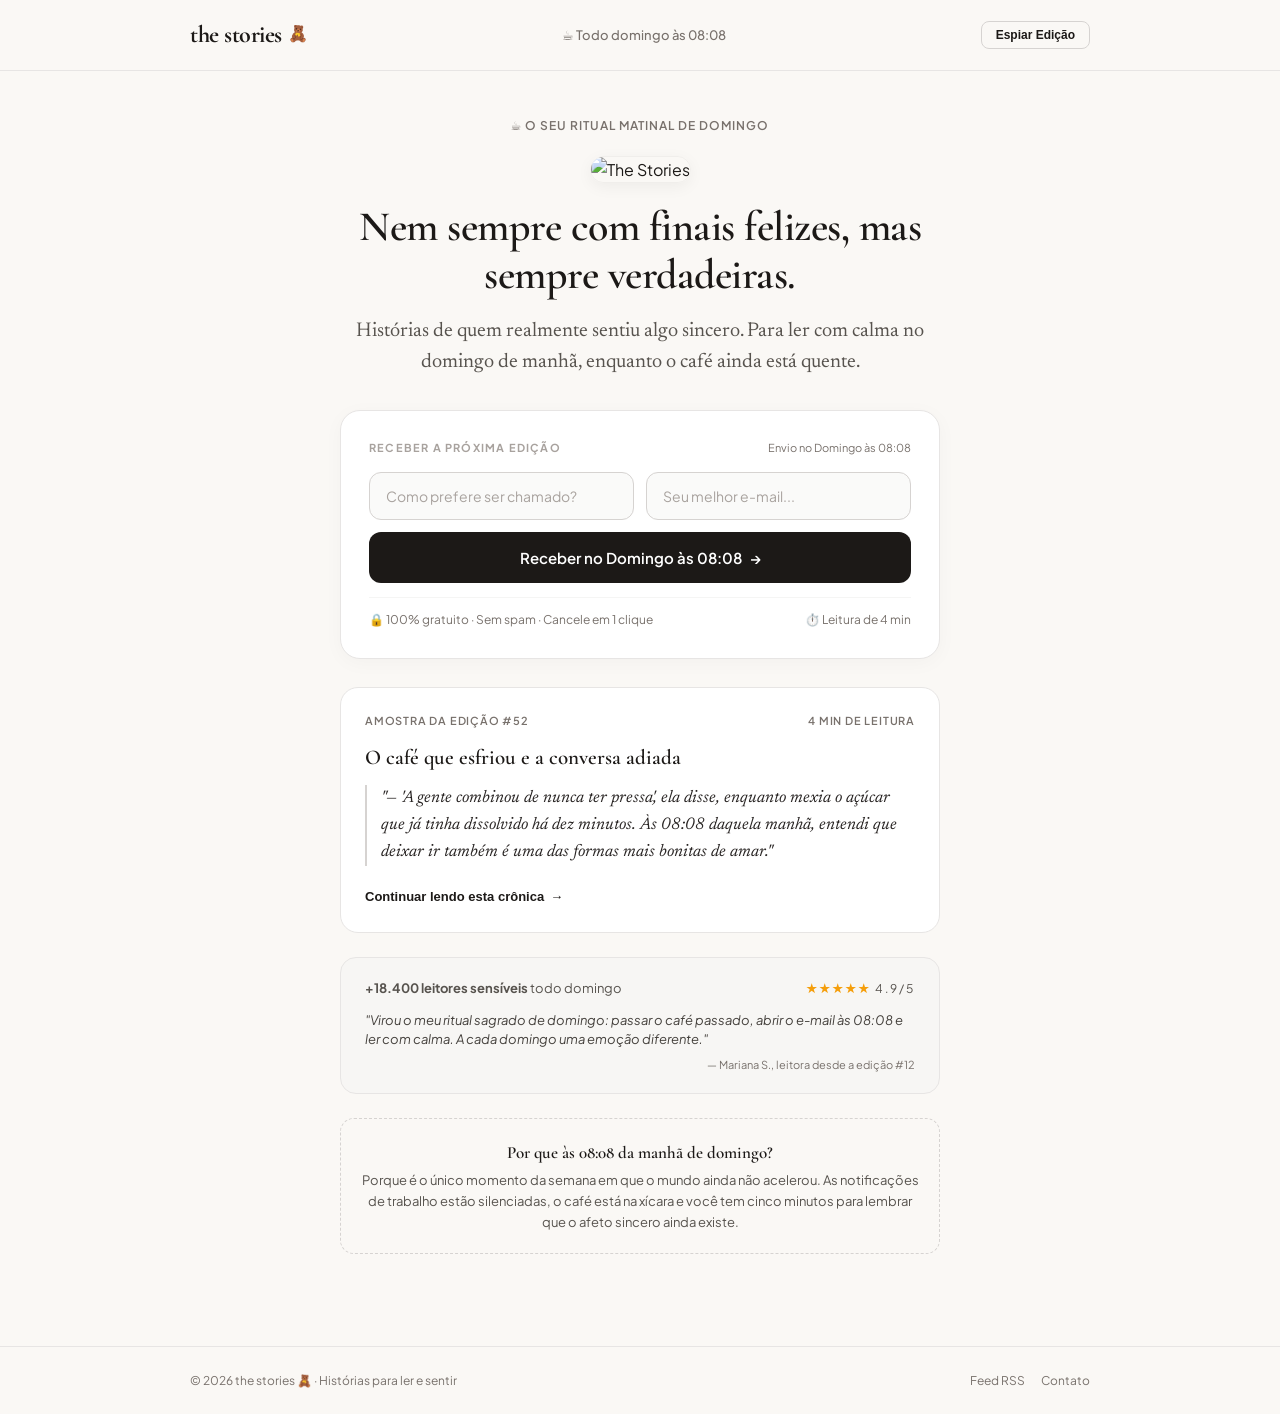
==== public/index.html @ 50bf584e "feat(seo): update metadata and optimize export logic Refine SEO tags, social media meta properties, " ====
<!DOCTYPE html>
<html lang="pt-BR">
<head>
  <meta charset="UTF-8">
  <meta name="viewport" content="width=device-width, initial-scale=1.0">

  <!-- SEO Primário -->
  <title>The Stories: Histórias Verdadeiras para Ler e Sentir</title>
  <meta name="title" content="The Stories: Histórias Verdadeiras para Ler e Sentir">
  <meta name="description" content="Histórias reais de amor, desencontros e recomeços para o seu domingo de manhã. Assine gratuitamente e receba doses de sentimento direto na sua caixa de entrada às 08:08.">
  <meta name="robots" content="index, follow">
  <link rel="canonical" href="https://www.thestories.cc/">
  <meta name="language" content="Portuguese">

  <!-- Open Graph / WhatsApp / Facebook / LinkedIn -->
  <meta property="og:type" content="website">
  <meta property="og:url" content="https://www.thestories.cc/">
  <meta property="og:title" content="The Stories: Histórias Verdadeiras para Ler e Sentir">
  <meta property="og:description" content="Histórias reais, cultura e afeto para o seu domingo de manhã. Assine gratuitamente e receba às 08:08 na sua caixa de entrada!">
  <meta property="og:image" content="https://www.thestories.cc/img/social.jpg?v=260623">
  <meta property="og:site_name" content="The Stories">
  <meta property="og:locale" content="pt_BR">

  <!-- Twitter / X -->
  <meta name="twitter:card" content="summary_large_image">
  <meta name="twitter:url" content="https://www.thestories.cc/">
  <meta name="twitter:title" content="The Stories: Histórias Verdadeiras para Ler e Sentir">
  <meta name="twitter:description" content="Histórias reais de amor e recomeços entregues todo domingo às 08:08.">
  <meta name="twitter:image" content="https://www.thestories.cc/img/social.jpg?v=260623">

  <!-- Favicon e RSS -->
  <link rel="icon" type="image/vnd.microsoft.icon" href="https://fonts.gstatic.com/s/e/notoemoji/17.0/1f9f8/32.png"/>
  <link rel="service.post" type="application/atom+xml" title="The Stories - Atom" href="https://feeds.feedburner.com/thestoriescc" />

  <!-- Tipografia Editorial Google Fonts -->
  <link rel="preconnect" href="https://fonts.googleapis.com">
  <link rel="preconnect" href="https://fonts.gstatic.com" crossorigin>
  <link href="https://fonts.googleapis.com/css2?family=Cormorant+Garamond:ital,wght@0,500;0,600;0,700;1,400;1,600&family=Newsreader:ital,opsz,wght@0,6..72,400;0,6..72,500;1,6..72,400&family=Plus+Jakarta+Sans:wght@400;500;600;700&display=swap" rel="stylesheet">

  <!-- Google Tag Manager (Seu ID Original) -->
  <script async src="https://www.googletagmanager.com/gtag/js?id=G-TZBPFV014K"></script>
  <script>
    window.dataLayer = window.dataLayer || [];
    function gtag(){dataLayer.push(arguments);}
    gtag('js', new Date());
    gtag('config', 'G-TZBPFV014K', { 'cookie_domain': 'auto' });
  </script>

  <style>
    :root {
      --bg-color: #FAF8F5;
      --card-bg: #FFFFFF;
      --text-main: #1C1917;
      --text-muted: #57534E;
      --text-subtle: #78716C;
      --border-color: #E7E5E4;
      --border-focus: #1C1917;
      --btn-bg: #1C1917;
      --btn-hover: #292524;
      --btn-text: #FFFFFF;
      --max-width: 640px;
    }

    * {
      margin: 0;
      padding: 0;
      box-sizing: border-box;
    }

    body {
      font-family: 'Plus Jakarta Sans', system-ui, -apple-system, sans-serif;
      background-color: var(--bg-color);
      color: var(--text-main);
      line-height: 1.6;
      min-height: 100vh;
      display: flex;
      flex-direction: column;
      justify-content: space-between;
      -webkit-font-smoothing: antialiased;
      position: relative;
    }

    header {
      width: 100%;
      border-bottom: 1px solid var(--border-color);
      padding: 16px 24px;
      background: rgba(250, 248, 245, 0.95);
      backdrop-filter: blur(8px);
      position: sticky;
      top: 0;
      z-index: 20;
    }

    .header-container {
      max-width: 900px;
      margin: 0 auto;
      display: flex;
      align-items: center;
      justify-content: space-between;
    }

    .brand-logo-text {
      font-family: 'Cormorant Garamond', Georgia, serif;
      font-size: 24px;
      font-weight: 700;
      color: var(--text-main);
      text-decoration: none;
      letter-spacing: -0.5px;
      display: flex;
      align-items: center;
      gap: 6px;
    }

    .header-badge {
      font-size: 13px;
      color: var(--text-subtle);
      font-weight: 500;
      display: flex;
      align-items: center;
      gap: 6px;
    }

    .header-cta-btn {
      font-size: 12px;
      font-weight: 600;
      background: transparent;
      color: var(--text-main);
      border: 1px solid #D6D3D1;
      padding: 6px 14px;
      border-radius: 8px;
      cursor: pointer;
      transition: all 0.2s;
    }

    .header-cta-btn:hover {
      background: #F5F5F4;
    }

    main {
      max-width: var(--max-width);
      width: 100%;
      margin: 0 auto;
      padding: 40px 20px 60px 20px;
      text-align: center;
    }

    .kicker {
      display: inline-flex;
      align-items: center;
      gap: 6px;
      font-size: 12px;
      font-weight: 600;
      text-transform: uppercase;
      letter-spacing: 1px;
      color: var(--text-subtle);
      margin-bottom: 20px;
    }

    .logo {
      width: 84px;
      height: 84px;
      object-fit: contain;
      border-radius: 18px;
      margin-bottom: 20px;
      box-shadow: 0 4px 16px rgba(0, 0, 0, 0.05);
      border: 1px solid rgba(0, 0, 0, 0.04);
    }

    h1 {
      font-family: 'Cormorant Garamond', Georgia, serif;
      font-size: 42px;
      font-weight: 600;
      line-height: 1.15;
      letter-spacing: -0.5px;
      margin-bottom: 16px;
      color: var(--text-main);
    }

    .description {
      font-family: 'Newsreader', Georgia, serif;
      font-size: 20px;
      color: var(--text-muted);
      line-height: 1.55;
      margin-bottom: 32px;
      max-width: 580px;
      margin-left: auto;
      margin-right: auto;
    }

    .form-card {
      background: var(--card-bg);
      border: 1px solid var(--border-color);
      border-radius: 20px;
      padding: 28px;
      box-shadow: 0 4px 20px rgba(0, 0, 0, 0.03);
      margin-bottom: 28px;
      text-align: left;
    }

    .form-header {
      display: flex;
      justify-content: space-between;
      align-items: center;
      margin-bottom: 16px;
    }

    .form-title {
      font-size: 11px;
      font-weight: 700;
      text-transform: uppercase;
      letter-spacing: 1.2px;
      color: #A8A29E;
    }

    .form-schedule-tag {
      font-size: 11px;
      color: #78716C;
    }

    .subscribe-form {
      display: flex;
      flex-direction: column;
      gap: 12px;
    }

    .input-grid {
      display: grid;
      grid-template-columns: 1fr 1fr;
      gap: 12px;
    }

    input[type="text"],
    input[type="email"] {
      width: 100%;
      padding: 14px 16px;
      font-size: 14px;
      font-family: inherit;
      border: 1px solid #D6D3D1;
      border-radius: 12px;
      outline: none;
      background: #FAFAF9;
      color: var(--text-main);
      transition: border-color 0.2s, box-shadow 0.2s, background-color 0.2s;
    }

    input[type="text"]:focus,
    input[type="email"]:focus {
      border-color: var(--border-focus);
      background: #FFFFFF;
      box-shadow: 0 0 0 3px rgba(28, 25, 23, 0.08);
    }

    input::placeholder {
      color: #A8A29E;
    }

    button[type="submit"] {
      padding: 16px 24px;
      font-size: 15px;
      font-family: inherit;
      font-weight: 600;
      color: var(--btn-text);
      background: var(--btn-bg);
      border: none;
      border-radius: 12px;
      cursor: pointer;
      transition: transform 0.15s, background-color 0.2s, box-shadow 0.2s;
      width: 100%;
      display: flex;
      align-items: center;
      justify-content: center;
      gap: 8px;
    }

    button[type="submit"]:hover {
      background: var(--btn-hover);
      box-shadow: 0 4px 12px rgba(0, 0, 0, 0.12);
      transform: translateY(-1px);
    }

    .trust-guarantee {
      margin-top: 14px;
      padding-top: 12px;
      border-top: 1px solid #F5F5F4;
      display: flex;
      align-items: center;
      justify-content: space-between;
      font-size: 12px;
      color: var(--text-subtle);
    }

    .teaser-card {
      background: #FFFFFF;
      border: 1px solid var(--border-color);
      border-radius: 18px;
      padding: 24px;
      margin-bottom: 24px;
      text-align: left;
    }

    .teaser-top {
      display: flex;
      justify-content: space-between;
      align-items: center;
      margin-bottom: 12px;
      font-size: 11px;
      font-weight: 600;
      color: #78716C;
      text-transform: uppercase;
      letter-spacing: 0.8px;
    }

    .teaser-title {
      font-family: 'Cormorant Garamond', Georgia, serif;
      font-size: 21px;
      font-weight: 600;
      color: var(--text-main);
      margin-bottom: 10px;
    }

    .teaser-quote {
      font-family: 'Newsreader', Georgia, serif;
      font-style: italic;
      font-size: 17px;
      line-height: 1.6;
      border-left: 2px solid #D6D3D1;
      padding-left: 14px;
      color: #292524;
      margin-bottom: 16px;
    }

    .teaser-read-btn {
      display: inline-flex;
      align-items: center;
      gap: 6px;
      font-size: 13px;
      font-weight: 600;
      color: var(--text-main);
      text-decoration: none;
      background: none;
      border: none;
      cursor: pointer;
      padding: 0;
    }

    .teaser-read-btn:hover {
      text-decoration: underline;
      text-underline-offset: 4px;
    }

    .social-proof-box {
      border: 1px solid var(--border-color);
      border-radius: 16px;
      padding: 20px 24px;
      background: rgba(245, 245, 244, 0.5);
      margin-bottom: 24px;
      text-align: left;
    }

    .social-proof-header {
      display: flex;
      align-items: center;
      justify-content: space-between;
      font-size: 13px;
      color: var(--text-muted);
      margin-bottom: 12px;
      flex-wrap: wrap;
      gap: 8px;
    }

    .stars {
      color: #F59E0B;
      letter-spacing: 2px;
    }

    .testimonial-text {
      font-size: 13px;
      font-style: italic;
      color: #44403C;
      line-height: 1.5;
    }

    .testimonial-author {
      font-size: 11px;
      color: #78716C;
      margin-top: 6px;
      text-align: right;
    }

    .ritual-section {
      padding: 20px;
      border-radius: 14px;
      border: 1px dashed #D6D3D1;
      font-size: 13px;
      color: var(--text-muted);
      line-height: 1.6;
      margin-bottom: 32px;
    }

    .ritual-section strong {
      color: var(--text-main);
      display: block;
      margin-bottom: 4px;
      font-family: 'Cormorant Garamond', Georgia, serif;
      font-size: 17px;
      font-weight: 600;
    }

    footer {
      border-top: 1px solid var(--border-color);
      padding: 24px;
      font-size: 12px;
      color: var(--text-subtle);
      text-align: center;
    }

    .footer-content {
      max-width: 900px;
      margin: 0 auto;
      display: flex;
      align-items: center;
      justify-content: space-between;
      flex-wrap: wrap;
      gap: 12px;
    }

    .footer-links a {
      color: var(--text-subtle);
      text-decoration: none;
      margin-left: 14px;
    }

    .footer-links a:hover {
      text-decoration: underline;
    }

    .modal-backdrop {
      display: none;
      position: fixed;
      top: 0;
      left: 0;
      width: 100%;
      height: 100%;
      background: rgba(0, 0, 0, 0.6);
      backdrop-filter: blur(4px);
      z-index: 100;
      align-items: center;
      justify-content: center;
      padding: 16px;
    }

    .modal-backdrop.active {
      display: flex;
    }

    .modal-card {
      background: #FAF8F5;
      max-width: 620px;
      width: 100%;
      max-height: 85vh;
      overflow-y: auto;
      border-radius: 20px;
      padding: 32px;
      box-shadow: 0 10px 30px rgba(0, 0, 0, 0.2);
      border: 1px solid #E7E5E4;
      text-align: left;
      position: relative;
    }

    .modal-close-btn {
      position: absolute;
      top: 20px;
      right: 20px;
      background: none;
      border: none;
      font-size: 22px;
      color: #78716C;
      cursor: pointer;
      line-height: 1;
      padding: 4px 8px;
      border-radius: 6px;
    }

    .modal-close-btn:hover {
      background: #E7E5E4;
      color: #1C1917;
    }

    .modal-meta {
      font-size: 11px;
      font-weight: 600;
      text-transform: uppercase;
      letter-spacing: 1px;
      color: #78716C;
      margin-bottom: 8px;
    }

    .modal-title {
      font-family: 'Cormorant Garamond', Georgia, serif;
      font-size: 28px;
      line-height: 1.25;
      margin-bottom: 16px;
    }

    .modal-body {
      font-family: 'Newsreader', Georgia, serif;
      font-size: 18px;
      line-height: 1.7;
      color: #292524;
    }

    .modal-body p {
      margin-bottom: 16px;
    }

    .modal-cta-box {
      margin-top: 24px;
      padding: 20px;
      background: #FFFFFF;
      border-radius: 14px;
      border: 1px solid #E7E5E4;
      text-align: center;
    }

    .modal-cta-box h3 {
      font-family: 'Cormorant Garamond', Georgia, serif;
      font-size: 20px;
      margin-bottom: 6px;
    }

    .modal-cta-box p {
      font-size: 13px;
      color: var(--text-muted);
      margin-bottom: 12px;
    }

    .modal-cta-box button {
      background: var(--btn-bg);
      color: #FFFFFF;
      border: none;
      padding: 12px 20px;
      border-radius: 10px;
      font-size: 13px;
      font-weight: 600;
      cursor: pointer;
    }

    @media (max-width: 640px) {
      h1 { font-size: 32px; }
      .description { font-size: 17px; }
      .input-grid { grid-template-columns: 1fr; }
      .form-card { padding: 20px; }
      .header-badge { display: none; }
      .footer-content { flex-direction: column; text-align: center; }
      .modal-card { padding: 24px; }
    }
  </style>
</head>
<body>

  <header>
    <div class="header-container">
      <a href="/" class="brand-logo-text">
        <span>the stories</span>
        <span style="font-size: 16px;">🧸</span>
      </a>

      <div class="header-badge">
        <span>☕ Todo domingo às 08:08</span>
      </div>

      <button type="button" class="header-cta-btn" onclick="openStoryModal()">
        Espiar Edição
      </button>
    </div>
  </header>

  <main id="topo">
    <div class="kicker">
      <span>☕ O seu ritual matinal de domingo</span>
    </div>

    <div>
      <img src="https://i.imgur.com/owFGbM2.png" alt="The Stories" class="logo" />
    </div>

    <h1>Nem sempre com finais felizes, mas sempre verdadeiras.</h1>

    <p class="description">
      Histórias de quem realmente sentiu algo sincero. Para ler com calma no domingo de manhã, enquanto o café ainda está quente.
    </p>

    <!-- Formulário Oficial com Integração Real do app.thestories.cc -->
    <div class="form-card" id="formulario">
      <div class="form-header">
        <span class="form-title">Receber a próxima edição</span>
        <span class="form-schedule-tag">Envio no Domingo às 08:08</span>
      </div>

      <script>var submitted = false;</script>
      <iframe name="hidden_iframe" id="hidden_iframe" style="display:none;" onload="if(submitted) { window.location='https://thestories.cc/obrigado'; }"></iframe>

      <form class="subscribe-form" action="https://app.thestories.cc/subscription/form" method="POST" target="hidden_iframe" onsubmit="submitted=true;">
        <input type="hidden" name="nonce" />
        <input id="02785" type="checkbox" name="l" checked value="027850e9-f9e0-4bd9-9d7b-37b5ce9c00ac" style="display:none;" />

        <div class="input-grid">
          <input type="text" name="name" placeholder="Como prefere ser chamado?" autocomplete="given-name">
          <input type="email" name="email" placeholder="Seu melhor e-mail..." required autocomplete="email">
        </div>

        <button type="submit">
          <span>Receber no Domingo às 08:08</span>
          <span>→</span>
        </button>
      </form>

      <div class="trust-guarantee">
        <span>🔒 100% gratuito · Sem spam · Cancele em 1 clique</span>
        <span>⏱️ Leitura de 4 min</span>
      </div>
    </div>

    <div class="teaser-card">
      <div class="teaser-top">
        <span>Amostra da Edição #52</span>
        <span>4 min de leitura</span>
      </div>
      <div class="teaser-title">O café que esfriou e a conversa adiada</div>
      <div class="teaser-quote">
        "— 'A gente combinou de nunca ter pressa', ela disse, enquanto mexia o açúcar que já tinha dissolvido há dez minutos. Às 08:08 daquela manhã, entendi que deixar ir também é uma das formas mais bonitas de amar."
      </div>
      <button type="button" class="teaser-read-btn" onclick="openStoryModal()">
        <span>Continuar lendo esta crônica</span>
        <span>→</span>
      </button>
    </div>

    <div class="social-proof-box">
      <div class="social-proof-header">
        <div><strong>+18.400 leitores sensíveis</strong> todo domingo</div>
        <div class="stars">★★★★★ <span style="color:#57534E; font-size:12px;">4.9/5</span></div>
      </div>
      <div class="testimonial-text">
        "Virou o meu ritual sagrado de domingo: passar o café passado, abrir o e-mail às 08:08 e ler com calma. A cada domingo uma emoção diferente."
      </div>
      <div class="testimonial-author">— Mariana S., leitora desde a edição #12</div>
    </div>

    <div class="ritual-section">
      <strong>Por que às 08:08 da manhã de domingo?</strong>
      Porque é o único momento da semana em que o mundo ainda não acelerou. As notificações de trabalho estão silenciadas, o café está na xícara e você tem cinco minutos para lembrar que o afeto sincero ainda existe.
    </div>
  </main>

  <footer>
    <div class="footer-content">
      <div>© 2026 the stories 🧸 · Histórias para ler e sentir</div>
      <div class="footer-links">
        <a href="https://feeds.feedburner.com/thestoriescc" target="_blank" rel="noreferrer">Feed RSS</a>
        <a href="mailto:contato@thestories.cc">Contato</a>
      </div>
    </div>
  </footer>

  <div class="modal-backdrop" id="storyModal" onclick="closeStoryModal(event)">
    <div class="modal-card" onclick="event.stopPropagation()">
      <button type="button" class="modal-close-btn" onclick="closeStoryModal()" aria-label="Fechar">&times;</button>
      
      <div class="modal-meta">Edição #52 · Domingo às 08:08</div>
      <h2 class="modal-title">O café que esfriou e a conversa adiada</h2>

      <div class="modal-body">
        <p>A gente combinou de nunca ter pressa, ela disse, enquanto mexia o açúcar que já tinha dissolvido há dez minutos. A xícara de porcelana já estava morna, mas ninguém ousava interromper o silêncio que precedia a decisão.</p>
        <p>O amor adulto raramente acaba com portas batendo ou gritos no corredor. Na maioria das vezes, ele termina assim: com duas pessoas que ainda se gostam muito, sentadas frente a frente, percebendo que os futuros que desenharam já não cabem na mesma mala.</p>
        <p>Quando perguntei se doía, ela sorriu com aquele canto de boca que sempre me desarmava: "Dói, mas é uma dor limpa. Pior seria insistir até transformar afeto em rancor."</p>
        <p>Às 08:08 daquela manhã de domingo, entendi que deixar ir também é uma das formas mais bonitas e corajosas de amar.</p>
      </div>

      <div class="modal-cta-box">
        <h3>Gostou desta crônica?</h3>
        <p>Todo domingo às 08:08 uma nova história real chega ao seu e-mail.</p>
        <button type="button" onclick="closeModalAndScroll()">Quero receber no meu e-mail</button>
      </div>
    </div>
  </div>

  <script>
    function openStoryModal() {
      document.getElementById('storyModal').classList.add('active');
      document.body.style.overflow = 'hidden';
    }

    function closeStoryModal(e) {
      document.getElementById('storyModal').classList.remove('active');
      document.body.style.overflow = '';
    }

    function closeModalAndScroll() {
      closeStoryModal();
      var form = document.getElementById('formulario');
      if (form) {
        form.scrollIntoView({ behavior: 'smooth' });
        var emailInput = form.querySelector('input[type="email"]');
        if (emailInput) emailInput.focus();
      }
    }

    document.addEventListener('keydown', function(e) {
      if (e.key === 'Escape') {
        closeStoryModal();
      }
    });
  </script>
</body>
</html>
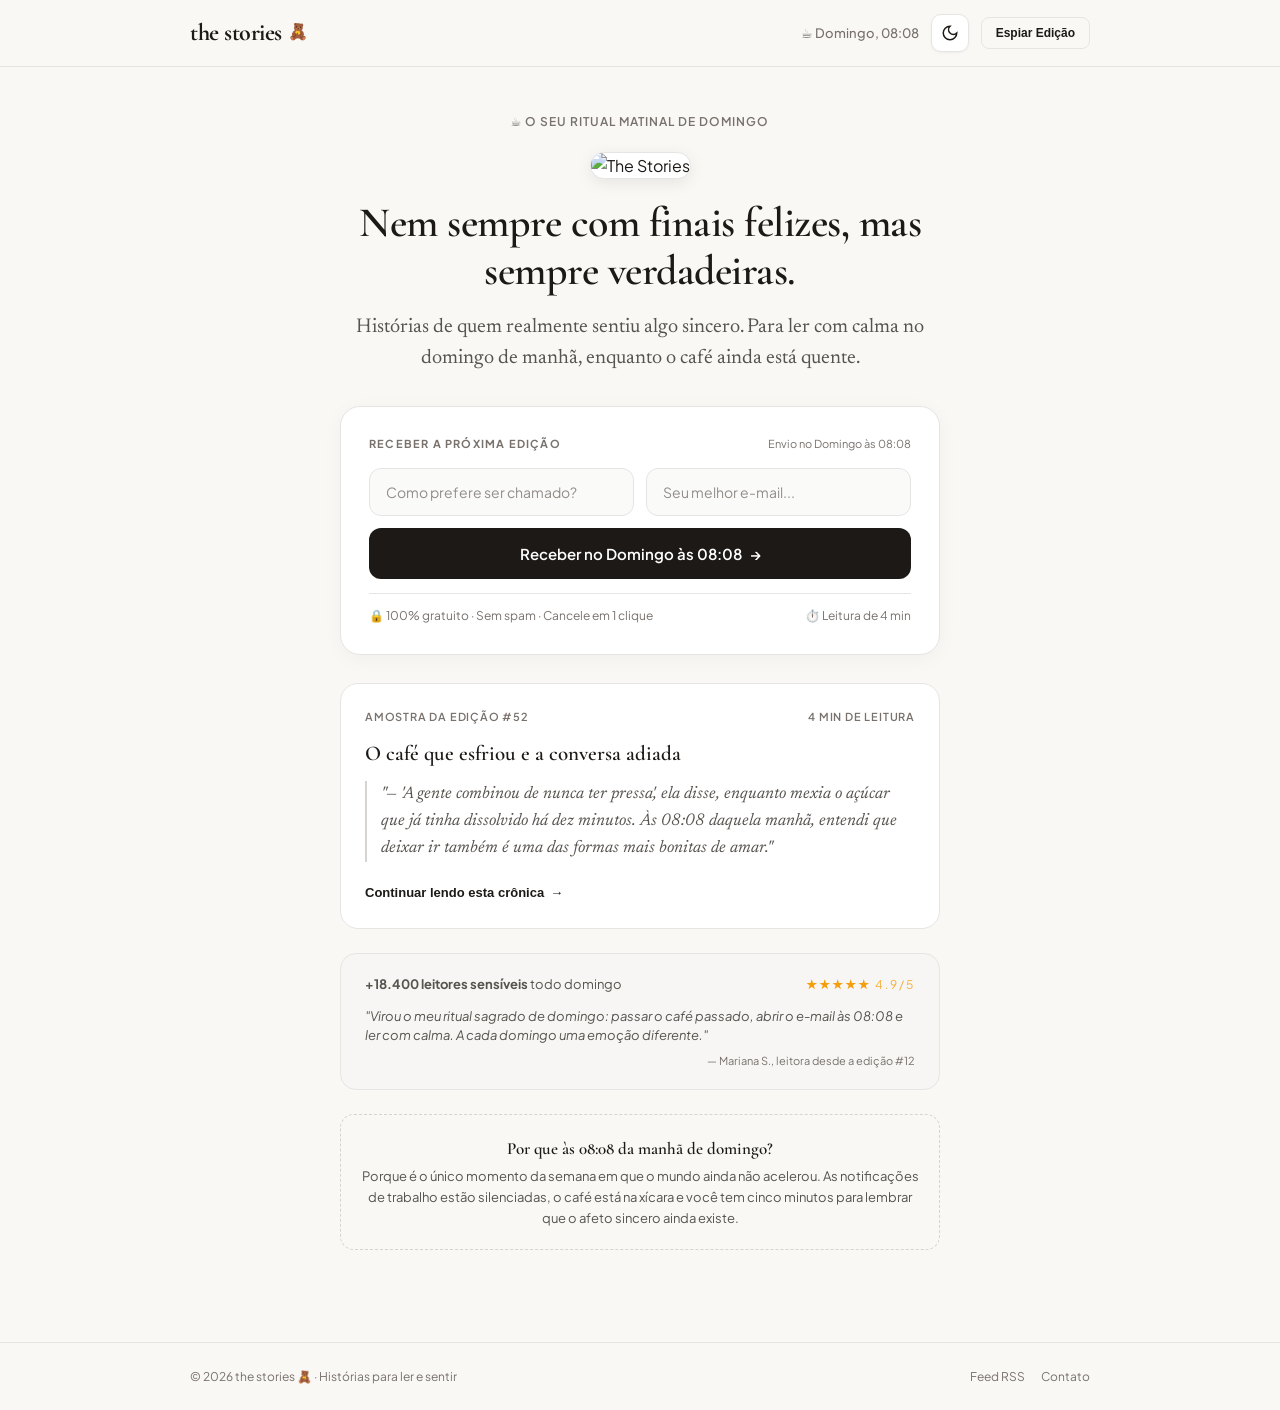
==== commit 027c7e1f: "feat(ui): add theme toggle and refine export view Implement light/dark theme switching, update CSS v" ====
--- a/public/index.html
+++ b/public/index.html
@@ -28,7 +28,7 @@
   <meta name="twitter:description" content="Histórias reais de amor e recomeços entregues todo domingo às 08:08.">
   <meta name="twitter:image" content="https://www.thestories.cc/img/social.jpg?v=260623">
 
-  <!-- Favicon e RSS -->
+  <!-- Favicon e RSS Oficial -->
   <link rel="icon" type="image/vnd.microsoft.icon" href="https://fonts.gstatic.com/s/e/notoemoji/17.0/1f9f8/32.png"/>
   <link rel="service.post" type="application/atom+xml" title="The Stories - Atom" href="https://feeds.feedburner.com/thestoriescc" />
 
@@ -37,7 +37,7 @@
   <link rel="preconnect" href="https://fonts.gstatic.com" crossorigin>
   <link href="https://fonts.googleapis.com/css2?family=Cormorant+Garamond:ital,wght@0,500;0,600;0,700;1,400;1,600&family=Newsreader:ital,opsz,wght@0,6..72,400;0,6..72,500;1,6..72,400&family=Plus+Jakarta+Sans:wght@400;500;600;700&display=swap" rel="stylesheet">
 
-  <!-- Google Tag Manager (Seu ID Original) -->
+  <!-- Google Tag Manager (Seu ID de Produção) -->
   <script async src="https://www.googletagmanager.com/gtag/js?id=G-TZBPFV014K"></script>
   <script>
     window.dataLayer = window.dataLayer || [];
@@ -55,16 +55,46 @@
       --text-subtle: #78716C;
       --border-color: #E7E5E4;
       --border-focus: #1C1917;
+      --input-bg: #FAFAF9;
       --btn-bg: #1C1917;
       --btn-hover: #292524;
       --btn-text: #FFFFFF;
+      --header-bg: rgba(250, 248, 245, 0.95);
+      --box-highlight: rgba(245, 245, 244, 0.6);
+      --border-dashed: #D6D3D1;
+      --quote-border: #D6D3D1;
+      --modal-bg: #FAF8F5;
+      --modal-card-bg: #FFFFFF;
+      --shadow-soft: 0 4px 20px rgba(0, 0, 0, 0.04);
       --max-width: 640px;
+    }
+
+    [data-theme="dark"] {
+      --bg-color: #121110;
+      --card-bg: #1A1918;
+      --text-main: #F5F5F4;
+      --text-muted: #A8A29E;
+      --text-subtle: #78716C;
+      --border-color: #2E2C29;
+      --border-focus: #F5F5F4;
+      --input-bg: #22201E;
+      --btn-bg: #F5F5F4;
+      --btn-hover: #FFFFFF;
+      --btn-text: #121110;
+      --header-bg: rgba(18, 17, 16, 0.95);
+      --box-highlight: rgba(30, 28, 26, 0.7);
+      --border-dashed: #3E3B37;
+      --quote-border: #44403C;
+      --modal-bg: #1A1918;
+      --modal-card-bg: #22201E;
+      --shadow-soft: 0 4px 25px rgba(0, 0, 0, 0.4);
     }
 
     * {
       margin: 0;
       padding: 0;
       box-sizing: border-box;
+      transition: background-color 0.25s ease, border-color 0.25s ease, color 0.25s ease;
     }
 
     body {
@@ -83,12 +113,12 @@
     header {
       width: 100%;
       border-bottom: 1px solid var(--border-color);
-      padding: 16px 24px;
-      background: rgba(250, 248, 245, 0.95);
+      padding: 14px 24px;
+      background: var(--header-bg);
       backdrop-filter: blur(8px);
       position: sticky;
       top: 0;
-      z-index: 20;
+      z-index: 30;
     }
 
     .header-container {
@@ -111,6 +141,12 @@
       gap: 6px;
     }
 
+    .header-right {
+      display: flex;
+      align-items: center;
+      gap: 12px;
+    }
+
     .header-badge {
       font-size: 13px;
       color: var(--text-subtle);
@@ -120,20 +156,54 @@
       gap: 6px;
     }
 
+    .theme-toggle-btn {
+      background: var(--card-bg);
+      color: var(--text-main);
+      border: 1px solid var(--border-color);
+      width: 38px;
+      height: 38px;
+      border-radius: 10px;
+      display: flex;
+      align-items: center;
+      justify-content: center;
+      cursor: pointer;
+      padding: 0;
+      box-shadow: 0 1px 3px rgba(0, 0, 0, 0.05);
+    }
+
+    .theme-toggle-btn:hover {
+      border-color: var(--border-focus);
+      transform: scale(1.03);
+    }
+
+    .theme-toggle-btn svg {
+      width: 18px;
+      height: 18px;
+      stroke-width: 2;
+    }
+
+    .icon-sun { display: none; }
+    .icon-moon { display: block; }
+    [data-theme="dark"] .icon-sun { display: block; }
+    [data-theme="dark"] .icon-moon { display: none; }
+
     .header-cta-btn {
       font-size: 12px;
       font-weight: 600;
       background: transparent;
       color: var(--text-main);
-      border: 1px solid #D6D3D1;
-      padding: 6px 14px;
+      border: 1px solid var(--border-color);
+      padding: 8px 14px;
       border-radius: 8px;
       cursor: pointer;
-      transition: all 0.2s;
+      display: inline-flex;
+      align-items: center;
+      gap: 6px;
     }
 
     .header-cta-btn:hover {
-      background: #F5F5F4;
+      background: var(--card-bg);
+      border-color: var(--border-focus);
     }
 
     main {
@@ -162,8 +232,9 @@
       object-fit: contain;
       border-radius: 18px;
       margin-bottom: 20px;
-      box-shadow: 0 4px 16px rgba(0, 0, 0, 0.05);
-      border: 1px solid rgba(0, 0, 0, 0.04);
+      box-shadow: 0 4px 16px rgba(0, 0, 0, 0.08);
+      border: 1px solid var(--border-color);
+      background: #FFFFFF;
     }
 
     h1 {
@@ -192,7 +263,7 @@
       border: 1px solid var(--border-color);
       border-radius: 20px;
       padding: 28px;
-      box-shadow: 0 4px 20px rgba(0, 0, 0, 0.03);
+      box-shadow: var(--shadow-soft);
       margin-bottom: 28px;
       text-align: left;
     }
@@ -209,12 +280,12 @@
       font-weight: 700;
       text-transform: uppercase;
       letter-spacing: 1.2px;
-      color: #A8A29E;
+      color: var(--text-subtle);
     }
 
     .form-schedule-tag {
       font-size: 11px;
-      color: #78716C;
+      color: var(--text-subtle);
     }
 
     .subscribe-form {
@@ -235,23 +306,23 @@
       padding: 14px 16px;
       font-size: 14px;
       font-family: inherit;
-      border: 1px solid #D6D3D1;
+      border: 1px solid var(--border-color);
       border-radius: 12px;
       outline: none;
-      background: #FAFAF9;
-      color: var(--text-main);
-      transition: border-color 0.2s, box-shadow 0.2s, background-color 0.2s;
+      background: var(--input-bg);
+      color: var(--text-main);
     }
 
     input[type="text"]:focus,
     input[type="email"]:focus {
       border-color: var(--border-focus);
-      background: #FFFFFF;
-      box-shadow: 0 0 0 3px rgba(28, 25, 23, 0.08);
+      background: var(--card-bg);
+      box-shadow: 0 0 0 3px rgba(120, 113, 108, 0.15);
     }
 
     input::placeholder {
-      color: #A8A29E;
+      color: var(--text-subtle);
+      opacity: 0.8;
     }
 
     button[type="submit"] {
@@ -264,7 +335,6 @@
       border: none;
       border-radius: 12px;
       cursor: pointer;
-      transition: transform 0.15s, background-color 0.2s, box-shadow 0.2s;
       width: 100%;
       display: flex;
       align-items: center;
@@ -274,14 +344,14 @@
 
     button[type="submit"]:hover {
       background: var(--btn-hover);
-      box-shadow: 0 4px 12px rgba(0, 0, 0, 0.12);
+      box-shadow: 0 4px 12px rgba(0, 0, 0, 0.15);
       transform: translateY(-1px);
     }
 
     .trust-guarantee {
       margin-top: 14px;
       padding-top: 12px;
-      border-top: 1px solid #F5F5F4;
+      border-top: 1px solid var(--border-color);
       display: flex;
       align-items: center;
       justify-content: space-between;
@@ -290,7 +360,7 @@
     }
 
     .teaser-card {
-      background: #FFFFFF;
+      background: var(--card-bg);
       border: 1px solid var(--border-color);
       border-radius: 18px;
       padding: 24px;
@@ -305,7 +375,7 @@
       margin-bottom: 12px;
       font-size: 11px;
       font-weight: 600;
-      color: #78716C;
+      color: var(--text-subtle);
       text-transform: uppercase;
       letter-spacing: 0.8px;
     }
@@ -323,9 +393,9 @@
       font-style: italic;
       font-size: 17px;
       line-height: 1.6;
-      border-left: 2px solid #D6D3D1;
+      border-left: 2px solid var(--quote-border);
       padding-left: 14px;
-      color: #292524;
+      color: var(--text-muted);
       margin-bottom: 16px;
     }
 
@@ -352,7 +422,7 @@
       border: 1px solid var(--border-color);
       border-radius: 16px;
       padding: 20px 24px;
-      background: rgba(245, 245, 244, 0.5);
+      background: var(--box-highlight);
       margin-bottom: 24px;
       text-align: left;
     }
@@ -376,13 +446,13 @@
     .testimonial-text {
       font-size: 13px;
       font-style: italic;
-      color: #44403C;
+      color: var(--text-muted);
       line-height: 1.5;
     }
 
     .testimonial-author {
       font-size: 11px;
-      color: #78716C;
+      color: var(--text-subtle);
       margin-top: 6px;
       text-align: right;
     }
@@ -390,7 +460,7 @@
     .ritual-section {
       padding: 20px;
       border-radius: 14px;
-      border: 1px dashed #D6D3D1;
+      border: 1px dashed var(--border-dashed);
       font-size: 13px;
       color: var(--text-muted);
       line-height: 1.6;
@@ -441,7 +511,7 @@
       left: 0;
       width: 100%;
       height: 100%;
-      background: rgba(0, 0, 0, 0.6);
+      background: rgba(0, 0, 0, 0.65);
       backdrop-filter: blur(4px);
       z-index: 100;
       align-items: center;
@@ -454,15 +524,16 @@
     }
 
     .modal-card {
-      background: #FAF8F5;
+      background: var(--modal-bg);
+      color: var(--text-main);
       max-width: 620px;
       width: 100%;
       max-height: 85vh;
       overflow-y: auto;
       border-radius: 20px;
       padding: 32px;
-      box-shadow: 0 10px 30px rgba(0, 0, 0, 0.2);
-      border: 1px solid #E7E5E4;
+      box-shadow: 0 10px 30px rgba(0, 0, 0, 0.3);
+      border: 1px solid var(--border-color);
       text-align: left;
       position: relative;
     }
@@ -473,8 +544,8 @@
       right: 20px;
       background: none;
       border: none;
-      font-size: 22px;
-      color: #78716C;
+      font-size: 24px;
+      color: var(--text-subtle);
       cursor: pointer;
       line-height: 1;
       padding: 4px 8px;
@@ -482,8 +553,8 @@
     }
 
     .modal-close-btn:hover {
-      background: #E7E5E4;
-      color: #1C1917;
+      background: var(--border-color);
+      color: var(--text-main);
     }
 
     .modal-meta {
@@ -491,7 +562,7 @@
       font-weight: 600;
       text-transform: uppercase;
       letter-spacing: 1px;
-      color: #78716C;
+      color: var(--text-subtle);
       margin-bottom: 8px;
     }
 
@@ -500,13 +571,14 @@
       font-size: 28px;
       line-height: 1.25;
       margin-bottom: 16px;
+      color: var(--text-main);
     }
 
     .modal-body {
       font-family: 'Newsreader', Georgia, serif;
       font-size: 18px;
       line-height: 1.7;
-      color: #292524;
+      color: var(--text-muted);
     }
 
     .modal-body p {
@@ -516,9 +588,9 @@
     .modal-cta-box {
       margin-top: 24px;
       padding: 20px;
-      background: #FFFFFF;
+      background: var(--modal-card-bg);
       border-radius: 14px;
-      border: 1px solid #E7E5E4;
+      border: 1px solid var(--border-color);
       text-align: center;
     }
 
@@ -526,6 +598,7 @@
       font-family: 'Cormorant Garamond', Georgia, serif;
       font-size: 20px;
       margin-bottom: 6px;
+      color: var(--text-main);
     }
 
     .modal-cta-box p {
@@ -536,7 +609,7 @@
 
     .modal-cta-box button {
       background: var(--btn-bg);
-      color: #FFFFFF;
+      color: var(--btn-text);
       border: none;
       padding: 12px 20px;
       border-radius: 10px;
@@ -565,13 +638,39 @@
         <span style="font-size: 16px;">🧸</span>
       </a>
 
-      <div class="header-badge">
-        <span>☕ Todo domingo às 08:08</span>
-      </div>
-
-      <button type="button" class="header-cta-btn" onclick="openStoryModal()">
-        Espiar Edição
-      </button>
+      <div class="header-right">
+        <div class="header-badge">
+          <span>☕ Domingo, 08:08</span>
+        </div>
+
+        <button
+          type="button"
+          class="theme-toggle-btn"
+          id="themeToggleBtn"
+          onclick="toggleTheme()"
+          title="Alternar entre modo Claro e Escuro"
+          aria-label="Alternar modo claro e escuro"
+        >
+          <svg class="icon-moon" xmlns="http://www.w3.org/2000/svg" viewBox="0 0 24 24" fill="none" stroke="currentColor">
+            <path d="M12 3a6 6 0 0 0 9 9 9 9 0 1 1-9-9Z"></path>
+          </svg>
+          <svg class="icon-sun" xmlns="http://www.w3.org/2000/svg" viewBox="0 0 24 24" fill="none" stroke="currentColor">
+            <circle cx="12" cy="12" r="4"></circle>
+            <path d="M12 2v2"></path>
+            <path d="M12 20v2"></path>
+            <path d="m4.93 4.93 1.41 1.41"></path>
+            <path d="m17.66 17.66 1.41 1.41"></path>
+            <path d="M2 12h2"></path>
+            <path d="M20 12h2"></path>
+            <path d="m6.34 17.66-1.41 1.41"></path>
+            <path d="m19.07 4.93-1.41 1.41"></path>
+          </svg>
+        </button>
+
+        <button type="button" class="header-cta-btn" onclick="openStoryModal()">
+          <span>Espiar Edição</span>
+        </button>
+      </div>
     </div>
   </header>
 
@@ -639,7 +738,7 @@
     <div class="social-proof-box">
       <div class="social-proof-header">
         <div><strong>+18.400 leitores sensíveis</strong> todo domingo</div>
-        <div class="stars">★★★★★ <span style="color:#57534E; font-size:12px;">4.9/5</span></div>
+        <div class="stars">★★★★★ <span style="font-size:12px; opacity:0.8;">4.9/5</span></div>
       </div>
       <div class="testimonial-text">
         "Virou o meu ritual sagrado de domingo: passar o café passado, abrir o e-mail às 08:08 e ler com calma. A cada domingo uma emoção diferente."
@@ -686,12 +785,28 @@
   </div>
 
   <script>
+    (function initTheme() {
+      var savedTheme = localStorage.getItem('thestories_theme');
+      if (savedTheme) {
+        document.documentElement.setAttribute('data-theme', savedTheme);
+      } else if (window.matchMedia && window.matchMedia('(prefers-color-scheme: dark)').matches) {
+        document.documentElement.setAttribute('data-theme', 'dark');
+      }
+    })();
+
+    function toggleTheme() {
+      var current = document.documentElement.getAttribute('data-theme');
+      var newTheme = current === 'dark' ? 'light' : 'dark';
+      document.documentElement.setAttribute('data-theme', newTheme);
+      localStorage.setItem('thestories_theme', newTheme);
+    }
+
     function openStoryModal() {
       document.getElementById('storyModal').classList.add('active');
       document.body.style.overflow = 'hidden';
     }
 
-    function closeStoryModal(e) {
+    function closeStoryModal() {
       document.getElementById('storyModal').classList.remove('active');
       document.body.style.overflow = '';
     }
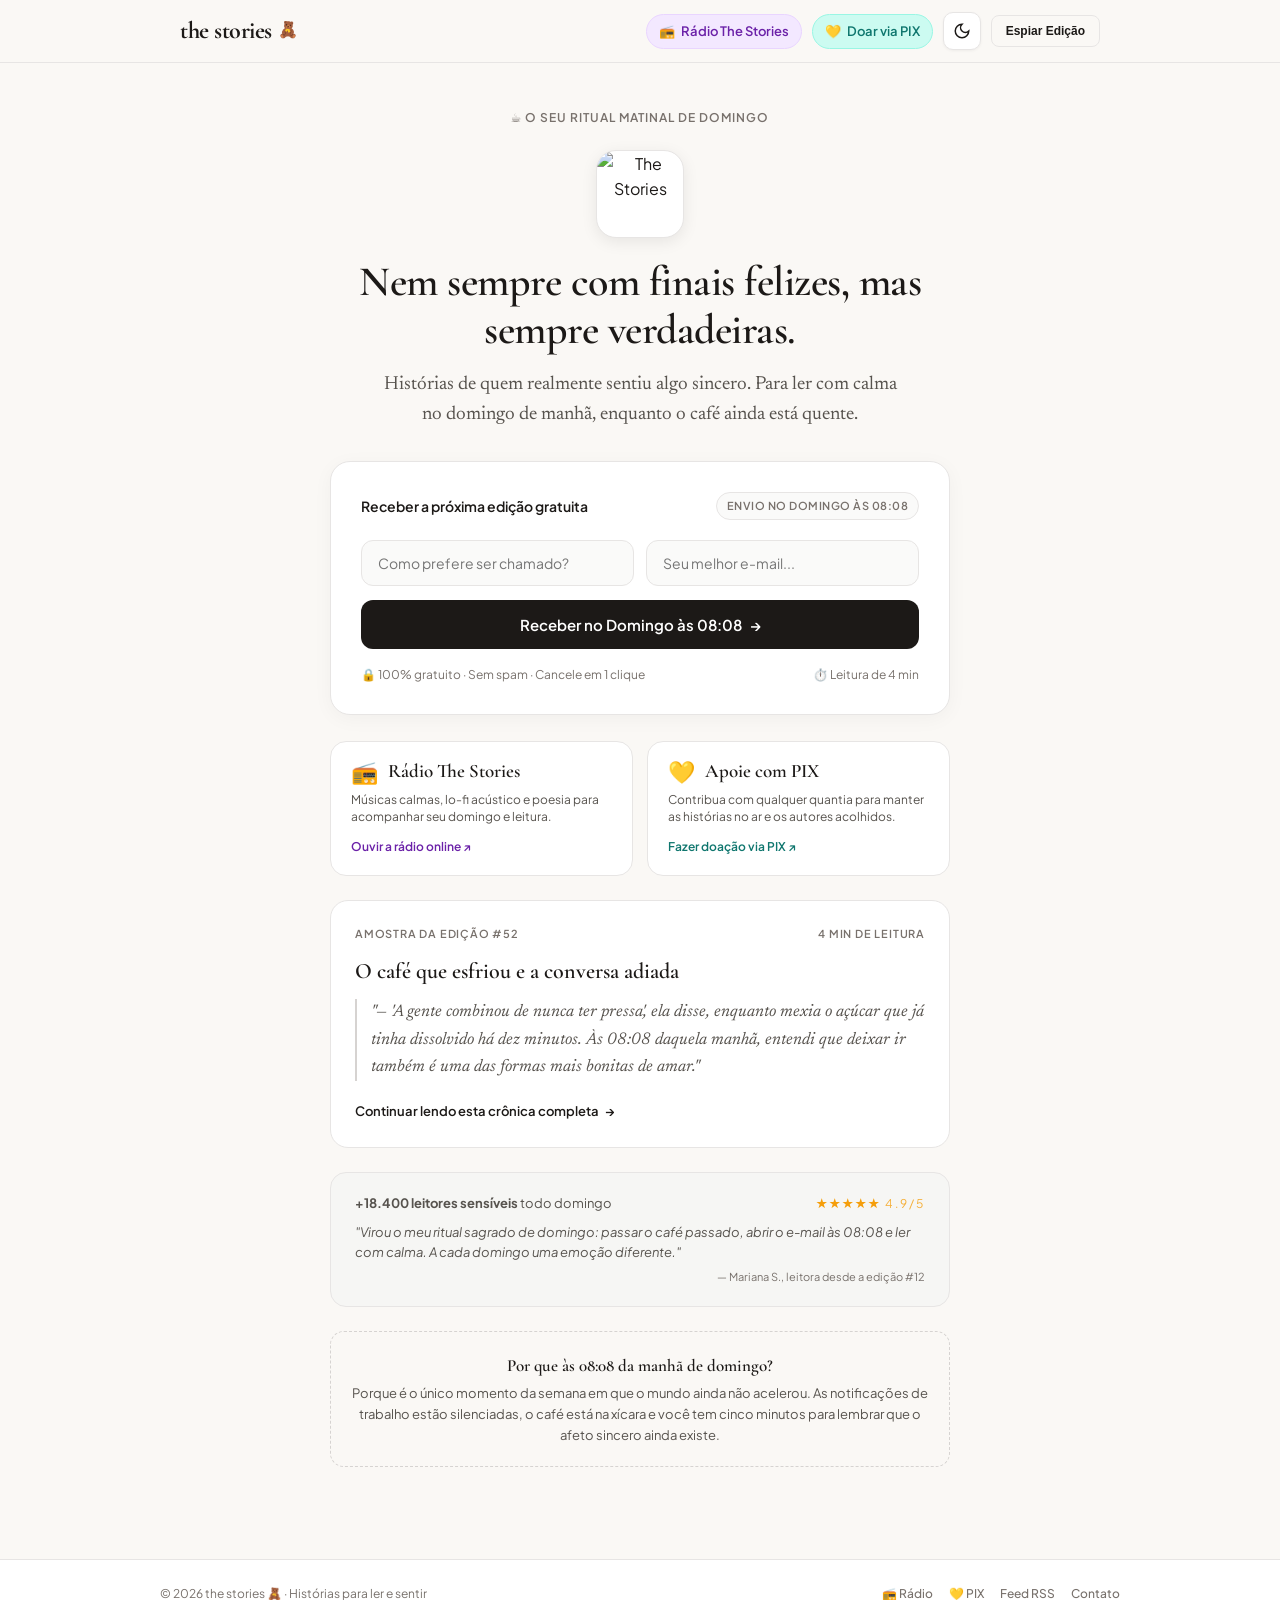
==== commit 9de3ce0e: "chore: update SEO and site infrastructure Standardize metadata across HTML files to improve indexing" ====
--- a/public/index.html
+++ b/public/index.html
@@ -8,9 +8,34 @@
   <title>The Stories: Histórias Verdadeiras para Ler e Sentir</title>
   <meta name="title" content="The Stories: Histórias Verdadeiras para Ler e Sentir">
   <meta name="description" content="Histórias reais de amor, desencontros e recomeços para o seu domingo de manhã. Assine gratuitamente e receba doses de sentimento direto na sua caixa de entrada às 08:08.">
-  <meta name="robots" content="index, follow">
   <link rel="canonical" href="https://www.thestories.cc/">
   <meta name="language" content="Portuguese">
+  <meta name="author" content="The Stories">
+  <meta name="publisher" content="The Stories">
+
+  <!-- Diretivas de Rastreamento para Mecanismos de Busca (Google, Bing, Yahoo) -->
+  <meta name="robots" content="index, follow, max-image-preview:large, max-snippet:-1, max-video-preview:-1">
+  <meta name="googlebot" content="index, follow, max-snippet:-1, max-image-preview:large, max-video-preview:-1">
+  <meta name="bingbot" content="index, follow, max-snippet:-1, max-image-preview:large, max-video-preview:-1">
+
+  <!-- Diretivas Específicas para Inteligências Artificiais e Motores de LLM (OpenAI, Perplexity, Claude, Gemini, etc.) -->
+  <meta name="GPTBot" content="index, follow">
+  <meta name="ChatGPT-User" content="index, follow">
+  <meta name="Google-Extended" content="index, follow">
+  <meta name="PerplexityBot" content="index, follow">
+  <meta name="ClaudeBot" content="index, follow">
+  <meta name="anthropic-ai" content="index, follow">
+  <meta name="cohere-ai" content="index, follow">
+  <meta name="CCBot" content="index, follow">
+  <meta name="meta-externalagent" content="index, follow">
+  <meta name="Applebot" content="index, follow">
+  <meta name="Applebot-Extended" content="index, follow">
+
+  <!-- Metatags de Contexto Semântico para IA -->
+  <meta name="ai:summary" content="The Stories é uma publicação editorial dominical brasileira com histórias reais, crônicas intimistas e literatura sincera enviadas gratuitamente por e-mail todo domingo às 08:08. Conta também com a Rádio The Stories e apoio via PIX.">
+  <meta name="ai:author" content="The Stories">
+  <meta name="ai:content_type" content="creative nonfiction, newsletter, literature, audio radio">
+  <meta name="ai:frequency" content="weekly (Sunday 08:08)">
 
   <!-- Open Graph / WhatsApp / Facebook / LinkedIn -->
   <meta property="og:type" content="website">
@@ -37,7 +62,7 @@
   <link rel="preconnect" href="https://fonts.gstatic.com" crossorigin>
   <link href="https://fonts.googleapis.com/css2?family=Cormorant+Garamond:ital,wght@0,500;0,600;0,700;1,400;1,600&family=Newsreader:ital,opsz,wght@0,6..72,400;0,6..72,500;1,6..72,400&family=Plus+Jakarta+Sans:wght@400;500;600;700&display=swap" rel="stylesheet">
 
-  <!-- Google Tag Manager (Seu ID de Produção) -->
+  <!-- Google Tag Manager Oficial -->
   <script async src="https://www.googletagmanager.com/gtag/js?id=G-TZBPFV014K"></script>
   <script>
     window.dataLayer = window.dataLayer || [];
@@ -46,603 +71,85 @@
     gtag('config', 'G-TZBPFV014K', { 'cookie_domain': 'auto' });
   </script>
 
-  <style>
-    :root {
-      --bg-color: #FAF8F5;
-      --card-bg: #FFFFFF;
-      --text-main: #1C1917;
-      --text-muted: #57534E;
-      --text-subtle: #78716C;
-      --border-color: #E7E5E4;
-      --border-focus: #1C1917;
-      --input-bg: #FAFAF9;
-      --btn-bg: #1C1917;
-      --btn-hover: #292524;
-      --btn-text: #FFFFFF;
-      --header-bg: rgba(250, 248, 245, 0.95);
-      --box-highlight: rgba(245, 245, 244, 0.6);
-      --border-dashed: #D6D3D1;
-      --quote-border: #D6D3D1;
-      --modal-bg: #FAF8F5;
-      --modal-card-bg: #FFFFFF;
-      --shadow-soft: 0 4px 20px rgba(0, 0, 0, 0.04);
-      --max-width: 640px;
-    }
-
-    [data-theme="dark"] {
-      --bg-color: #121110;
-      --card-bg: #1A1918;
-      --text-main: #F5F5F4;
-      --text-muted: #A8A29E;
-      --text-subtle: #78716C;
-      --border-color: #2E2C29;
-      --border-focus: #F5F5F4;
-      --input-bg: #22201E;
-      --btn-bg: #F5F5F4;
-      --btn-hover: #FFFFFF;
-      --btn-text: #121110;
-      --header-bg: rgba(18, 17, 16, 0.95);
-      --box-highlight: rgba(30, 28, 26, 0.7);
-      --border-dashed: #3E3B37;
-      --quote-border: #44403C;
-      --modal-bg: #1A1918;
-      --modal-card-bg: #22201E;
-      --shadow-soft: 0 4px 25px rgba(0, 0, 0, 0.4);
-    }
-
-    * {
-      margin: 0;
-      padding: 0;
-      box-sizing: border-box;
-      transition: background-color 0.25s ease, border-color 0.25s ease, color 0.25s ease;
-    }
-
-    body {
-      font-family: 'Plus Jakarta Sans', system-ui, -apple-system, sans-serif;
-      background-color: var(--bg-color);
-      color: var(--text-main);
-      line-height: 1.6;
-      min-height: 100vh;
-      display: flex;
-      flex-direction: column;
-      justify-content: space-between;
-      -webkit-font-smoothing: antialiased;
-      position: relative;
-    }
-
-    header {
-      width: 100%;
-      border-bottom: 1px solid var(--border-color);
-      padding: 14px 24px;
-      background: var(--header-bg);
-      backdrop-filter: blur(8px);
-      position: sticky;
-      top: 0;
-      z-index: 30;
-    }
-
-    .header-container {
-      max-width: 900px;
-      margin: 0 auto;
-      display: flex;
-      align-items: center;
-      justify-content: space-between;
-    }
-
-    .brand-logo-text {
-      font-family: 'Cormorant Garamond', Georgia, serif;
-      font-size: 24px;
-      font-weight: 700;
-      color: var(--text-main);
-      text-decoration: none;
-      letter-spacing: -0.5px;
-      display: flex;
-      align-items: center;
-      gap: 6px;
-    }
-
-    .header-right {
-      display: flex;
-      align-items: center;
-      gap: 12px;
-    }
-
-    .header-badge {
-      font-size: 13px;
-      color: var(--text-subtle);
-      font-weight: 500;
-      display: flex;
-      align-items: center;
-      gap: 6px;
-    }
-
-    .theme-toggle-btn {
-      background: var(--card-bg);
-      color: var(--text-main);
-      border: 1px solid var(--border-color);
-      width: 38px;
-      height: 38px;
-      border-radius: 10px;
-      display: flex;
-      align-items: center;
-      justify-content: center;
-      cursor: pointer;
-      padding: 0;
-      box-shadow: 0 1px 3px rgba(0, 0, 0, 0.05);
-    }
-
-    .theme-toggle-btn:hover {
-      border-color: var(--border-focus);
-      transform: scale(1.03);
-    }
-
-    .theme-toggle-btn svg {
-      width: 18px;
-      height: 18px;
-      stroke-width: 2;
-    }
-
-    .icon-sun { display: none; }
-    .icon-moon { display: block; }
-    [data-theme="dark"] .icon-sun { display: block; }
-    [data-theme="dark"] .icon-moon { display: none; }
-
-    .header-cta-btn {
-      font-size: 12px;
-      font-weight: 600;
-      background: transparent;
-      color: var(--text-main);
-      border: 1px solid var(--border-color);
-      padding: 8px 14px;
-      border-radius: 8px;
-      cursor: pointer;
-      display: inline-flex;
-      align-items: center;
-      gap: 6px;
-    }
-
-    .header-cta-btn:hover {
-      background: var(--card-bg);
-      border-color: var(--border-focus);
-    }
-
-    main {
-      max-width: var(--max-width);
-      width: 100%;
-      margin: 0 auto;
-      padding: 40px 20px 60px 20px;
-      text-align: center;
-    }
-
-    .kicker {
-      display: inline-flex;
-      align-items: center;
-      gap: 6px;
-      font-size: 12px;
-      font-weight: 600;
-      text-transform: uppercase;
-      letter-spacing: 1px;
-      color: var(--text-subtle);
-      margin-bottom: 20px;
-    }
-
-    .logo {
-      width: 84px;
-      height: 84px;
-      object-fit: contain;
-      border-radius: 18px;
-      margin-bottom: 20px;
-      box-shadow: 0 4px 16px rgba(0, 0, 0, 0.08);
-      border: 1px solid var(--border-color);
-      background: #FFFFFF;
-    }
-
-    h1 {
-      font-family: 'Cormorant Garamond', Georgia, serif;
-      font-size: 42px;
-      font-weight: 600;
-      line-height: 1.15;
-      letter-spacing: -0.5px;
-      margin-bottom: 16px;
-      color: var(--text-main);
-    }
-
-    .description {
-      font-family: 'Newsreader', Georgia, serif;
-      font-size: 20px;
-      color: var(--text-muted);
-      line-height: 1.55;
-      margin-bottom: 32px;
-      max-width: 580px;
-      margin-left: auto;
-      margin-right: auto;
-    }
-
-    .form-card {
-      background: var(--card-bg);
-      border: 1px solid var(--border-color);
-      border-radius: 20px;
-      padding: 28px;
-      box-shadow: var(--shadow-soft);
-      margin-bottom: 28px;
-      text-align: left;
-    }
-
-    .form-header {
-      display: flex;
-      justify-content: space-between;
-      align-items: center;
-      margin-bottom: 16px;
-    }
-
-    .form-title {
-      font-size: 11px;
-      font-weight: 700;
-      text-transform: uppercase;
-      letter-spacing: 1.2px;
-      color: var(--text-subtle);
-    }
-
-    .form-schedule-tag {
-      font-size: 11px;
-      color: var(--text-subtle);
-    }
-
-    .subscribe-form {
-      display: flex;
-      flex-direction: column;
-      gap: 12px;
-    }
-
-    .input-grid {
-      display: grid;
-      grid-template-columns: 1fr 1fr;
-      gap: 12px;
-    }
-
-    input[type="text"],
-    input[type="email"] {
-      width: 100%;
-      padding: 14px 16px;
-      font-size: 14px;
-      font-family: inherit;
-      border: 1px solid var(--border-color);
-      border-radius: 12px;
-      outline: none;
-      background: var(--input-bg);
-      color: var(--text-main);
-    }
-
-    input[type="text"]:focus,
-    input[type="email"]:focus {
-      border-color: var(--border-focus);
-      background: var(--card-bg);
-      box-shadow: 0 0 0 3px rgba(120, 113, 108, 0.15);
-    }
-
-    input::placeholder {
-      color: var(--text-subtle);
-      opacity: 0.8;
-    }
-
-    button[type="submit"] {
-      padding: 16px 24px;
-      font-size: 15px;
-      font-family: inherit;
-      font-weight: 600;
-      color: var(--btn-text);
-      background: var(--btn-bg);
-      border: none;
-      border-radius: 12px;
-      cursor: pointer;
-      width: 100%;
-      display: flex;
-      align-items: center;
-      justify-content: center;
-      gap: 8px;
-    }
-
-    button[type="submit"]:hover {
-      background: var(--btn-hover);
-      box-shadow: 0 4px 12px rgba(0, 0, 0, 0.15);
-      transform: translateY(-1px);
-    }
-
-    .trust-guarantee {
-      margin-top: 14px;
-      padding-top: 12px;
-      border-top: 1px solid var(--border-color);
-      display: flex;
-      align-items: center;
-      justify-content: space-between;
-      font-size: 12px;
-      color: var(--text-subtle);
-    }
-
-    .teaser-card {
-      background: var(--card-bg);
-      border: 1px solid var(--border-color);
-      border-radius: 18px;
-      padding: 24px;
-      margin-bottom: 24px;
-      text-align: left;
-    }
-
-    .teaser-top {
-      display: flex;
-      justify-content: space-between;
-      align-items: center;
-      margin-bottom: 12px;
-      font-size: 11px;
-      font-weight: 600;
-      color: var(--text-subtle);
-      text-transform: uppercase;
-      letter-spacing: 0.8px;
-    }
-
-    .teaser-title {
-      font-family: 'Cormorant Garamond', Georgia, serif;
-      font-size: 21px;
-      font-weight: 600;
-      color: var(--text-main);
-      margin-bottom: 10px;
-    }
-
-    .teaser-quote {
-      font-family: 'Newsreader', Georgia, serif;
-      font-style: italic;
-      font-size: 17px;
-      line-height: 1.6;
-      border-left: 2px solid var(--quote-border);
-      padding-left: 14px;
-      color: var(--text-muted);
-      margin-bottom: 16px;
-    }
-
-    .teaser-read-btn {
-      display: inline-flex;
-      align-items: center;
-      gap: 6px;
-      font-size: 13px;
-      font-weight: 600;
-      color: var(--text-main);
-      text-decoration: none;
-      background: none;
-      border: none;
-      cursor: pointer;
-      padding: 0;
-    }
-
-    .teaser-read-btn:hover {
-      text-decoration: underline;
-      text-underline-offset: 4px;
-    }
-
-    .social-proof-box {
-      border: 1px solid var(--border-color);
-      border-radius: 16px;
-      padding: 20px 24px;
-      background: var(--box-highlight);
-      margin-bottom: 24px;
-      text-align: left;
-    }
-
-    .social-proof-header {
-      display: flex;
-      align-items: center;
-      justify-content: space-between;
-      font-size: 13px;
-      color: var(--text-muted);
-      margin-bottom: 12px;
-      flex-wrap: wrap;
-      gap: 8px;
-    }
-
-    .stars {
-      color: #F59E0B;
-      letter-spacing: 2px;
-    }
-
-    .testimonial-text {
-      font-size: 13px;
-      font-style: italic;
-      color: var(--text-muted);
-      line-height: 1.5;
-    }
-
-    .testimonial-author {
-      font-size: 11px;
-      color: var(--text-subtle);
-      margin-top: 6px;
-      text-align: right;
-    }
-
-    .ritual-section {
-      padding: 20px;
-      border-radius: 14px;
-      border: 1px dashed var(--border-dashed);
-      font-size: 13px;
-      color: var(--text-muted);
-      line-height: 1.6;
-      margin-bottom: 32px;
-    }
-
-    .ritual-section strong {
-      color: var(--text-main);
-      display: block;
-      margin-bottom: 4px;
-      font-family: 'Cormorant Garamond', Georgia, serif;
-      font-size: 17px;
-      font-weight: 600;
-    }
-
-    footer {
-      border-top: 1px solid var(--border-color);
-      padding: 24px;
-      font-size: 12px;
-      color: var(--text-subtle);
-      text-align: center;
-    }
-
-    .footer-content {
-      max-width: 900px;
-      margin: 0 auto;
-      display: flex;
-      align-items: center;
-      justify-content: space-between;
-      flex-wrap: wrap;
-      gap: 12px;
-    }
-
-    .footer-links a {
-      color: var(--text-subtle);
-      text-decoration: none;
-      margin-left: 14px;
-    }
-
-    .footer-links a:hover {
-      text-decoration: underline;
-    }
-
-    .modal-backdrop {
-      display: none;
-      position: fixed;
-      top: 0;
-      left: 0;
-      width: 100%;
-      height: 100%;
-      background: rgba(0, 0, 0, 0.65);
-      backdrop-filter: blur(4px);
-      z-index: 100;
-      align-items: center;
-      justify-content: center;
-      padding: 16px;
-    }
-
-    .modal-backdrop.active {
-      display: flex;
-    }
-
-    .modal-card {
-      background: var(--modal-bg);
-      color: var(--text-main);
-      max-width: 620px;
-      width: 100%;
-      max-height: 85vh;
-      overflow-y: auto;
-      border-radius: 20px;
-      padding: 32px;
-      box-shadow: 0 10px 30px rgba(0, 0, 0, 0.3);
-      border: 1px solid var(--border-color);
-      text-align: left;
-      position: relative;
-    }
-
-    .modal-close-btn {
-      position: absolute;
-      top: 20px;
-      right: 20px;
-      background: none;
-      border: none;
-      font-size: 24px;
-      color: var(--text-subtle);
-      cursor: pointer;
-      line-height: 1;
-      padding: 4px 8px;
-      border-radius: 6px;
-    }
-
-    .modal-close-btn:hover {
-      background: var(--border-color);
-      color: var(--text-main);
-    }
-
-    .modal-meta {
-      font-size: 11px;
-      font-weight: 600;
-      text-transform: uppercase;
-      letter-spacing: 1px;
-      color: var(--text-subtle);
-      margin-bottom: 8px;
-    }
-
-    .modal-title {
-      font-family: 'Cormorant Garamond', Georgia, serif;
-      font-size: 28px;
-      line-height: 1.25;
-      margin-bottom: 16px;
-      color: var(--text-main);
-    }
-
-    .modal-body {
-      font-family: 'Newsreader', Georgia, serif;
-      font-size: 18px;
-      line-height: 1.7;
-      color: var(--text-muted);
-    }
-
-    .modal-body p {
-      margin-bottom: 16px;
-    }
-
-    .modal-cta-box {
-      margin-top: 24px;
-      padding: 20px;
-      background: var(--modal-card-bg);
-      border-radius: 14px;
-      border: 1px solid var(--border-color);
-      text-align: center;
-    }
-
-    .modal-cta-box h3 {
-      font-family: 'Cormorant Garamond', Georgia, serif;
-      font-size: 20px;
-      margin-bottom: 6px;
-      color: var(--text-main);
-    }
-
-    .modal-cta-box p {
-      font-size: 13px;
-      color: var(--text-muted);
-      margin-bottom: 12px;
-    }
-
-    .modal-cta-box button {
-      background: var(--btn-bg);
-      color: var(--btn-text);
-      border: none;
-      padding: 12px 20px;
-      border-radius: 10px;
-      font-size: 13px;
-      font-weight: 600;
-      cursor: pointer;
-    }
-
-    @media (max-width: 640px) {
-      h1 { font-size: 32px; }
-      .description { font-size: 17px; }
-      .input-grid { grid-template-columns: 1fr; }
-      .form-card { padding: 20px; }
-      .header-badge { display: none; }
-      .footer-content { flex-direction: column; text-align: center; }
-      .modal-card { padding: 24px; }
-    }
-  </style>
+  <!-- Schema.org Dados Estruturados (JSON-LD) para Rastreamento Semântico e Compreensão de IA -->
+  <script type="application/ld+json">
+  {
+    "@context": "https://schema.org",
+    "@graph": [
+      {
+        "@type": "WebSite",
+        "@id": "https://www.thestories.cc/#website",
+        "url": "https://www.thestories.cc/",
+        "name": "The Stories",
+        "description": "Histórias reais de amor, desencontros e recomeços para ler no domingo de manhã às 08:08.",
+        "inLanguage": "pt-BR",
+        "publisher": {
+          "@id": "https://www.thestories.cc/#organization"
+        }
+      },
+      {
+        "@type": "NewsMediaOrganization",
+        "@id": "https://www.thestories.cc/#organization",
+        "name": "The Stories",
+        "url": "https://www.thestories.cc/",
+        "logo": {
+          "@type": "ImageObject",
+          "url": "https://i.imgur.com/owFGbM2.png",
+          "width": "200",
+          "height": "200"
+        },
+        "sameAs": [
+          "https://thestories.cc/radio",
+          "https://thestories.cc/pix",
+          "https://feeds.feedburner.com/thestoriescc"
+        ]
+      },
+      {
+        "@type": "Periodical",
+        "@id": "https://www.thestories.cc/#periodical",
+        "name": "The Stories — Edição Dominical",
+        "description": "Crônicas reais, intimidade e literatura para ler no domingo de manhã às 08:08.",
+        "issuanceType": "Weekly",
+        "frequency": "P1W",
+        "offers": {
+          "@type": "Offer",
+          "price": "0",
+          "priceCurrency": "BRL",
+          "availability": "https://schema.org/InStock",
+          "description": "Assinatura gratuita semanal por e-mail"
+        }
+      }
+    ]
+  }
+  </script>
+
+  <!-- Estilos Nativos CSS (Zero dependências externas de build) -->
+  <link rel="stylesheet" href="./style.css">
 </head>
 <body>
 
+  <!-- Topo com Logo, Links (Rádio e PIX) e Alternador Sol/Lua -->
   <header>
     <div class="header-container">
-      <a href="/" class="brand-logo-text">
+      <a href="/" class="brand-logo-text" title="The Stories — Página Inicial">
         <span>the stories</span>
         <span style="font-size: 16px;">🧸</span>
       </a>
 
-      <div class="header-right">
-        <div class="header-badge">
-          <span>☕ Domingo, 08:08</span>
-        </div>
-
+      <div class="header-actions">
+        <!-- Botão Rádio The Stories -->
+        <a href="https://thestories.cc/radio" class="nav-action-link nav-radio" target="_blank" rel="noopener noreferrer" title="Ouvir a Rádio The Stories">
+          <span>📻</span>
+          <span>Rádio<span class="btn-label-long"> The Stories</span></span>
+        </a>
+
+        <!-- Botão Apoio / Doação PIX -->
+        <a href="https://thestories.cc/pix" class="nav-action-link nav-pix" target="_blank" rel="noopener noreferrer" title="Apoiar o projeto via PIX">
+          <span>💛</span>
+          <span>Doar<span class="btn-label-long"> via PIX</span></span>
+        </a>
+
+        <!-- Botão Alternador Sol / Lua (Claro / Escuro) -->
         <button
           type="button"
           class="theme-toggle-btn"
@@ -651,9 +158,11 @@
           title="Alternar entre modo Claro e Escuro"
           aria-label="Alternar modo claro e escuro"
         >
+          <!-- Ícone da Lua (exibido no modo Claro) -->
           <svg class="icon-moon" xmlns="http://www.w3.org/2000/svg" viewBox="0 0 24 24" fill="none" stroke="currentColor">
             <path d="M12 3a6 6 0 0 0 9 9 9 9 0 1 1-9-9Z"></path>
           </svg>
+          <!-- Ícone do Sol (exibido no modo Escuro) -->
           <svg class="icon-sun" xmlns="http://www.w3.org/2000/svg" viewBox="0 0 24 24" fill="none" stroke="currentColor">
             <circle cx="12" cy="12" r="4"></circle>
             <path d="M12 2v2"></path>
@@ -674,17 +183,21 @@
     </div>
   </header>
 
+  <!-- Conteúdo Principal -->
   <main id="topo">
     <div class="kicker">
       <span>☕ O seu ritual matinal de domingo</span>
     </div>
 
-    <div>
-      <img src="https://i.imgur.com/owFGbM2.png" alt="The Stories" class="logo" />
-    </div>
-
+    <!-- Logo Oficial Perfeitamente Centralizada -->
+    <div class="logo-container" style="display: flex; justify-content: center; align-items: center; width: 100%; margin: 0 auto 20px auto; text-align: center;">
+      <img src="https://i.imgur.com/owFGbM2.png" alt="The Stories" class="logo" width="88" height="88" style="display: block; margin: 0 auto;" />
+    </div>
+
+    <!-- Título Principal -->
     <h1>Nem sempre com finais felizes, mas sempre verdadeiras.</h1>
 
+    <!-- Descrição com Proposta de Valor -->
     <p class="description">
       Histórias de quem realmente sentiu algo sincero. Para ler com calma no domingo de manhã, enquanto o café ainda está quente.
     </p>
@@ -692,7 +205,7 @@
     <!-- Formulário Oficial com Integração Real do app.thestories.cc -->
     <div class="form-card" id="formulario">
       <div class="form-header">
-        <span class="form-title">Receber a próxima edição</span>
+        <span class="form-title">Receber a próxima edição gratuita</span>
         <span class="form-schedule-tag">Envio no Domingo às 08:08</span>
       </div>
 
@@ -708,7 +221,7 @@
           <input type="email" name="email" placeholder="Seu melhor e-mail..." required autocomplete="email">
         </div>
 
-        <button type="submit">
+        <button type="submit" class="btn-submit">
           <span>Receber no Domingo às 08:08</span>
           <span>→</span>
         </button>
@@ -720,6 +233,32 @@
       </div>
     </div>
 
+    <!-- Destaque para Rádio e Doação PIX -->
+    <div class="channels-grid">
+      <a href="https://thestories.cc/radio" target="_blank" rel="noopener noreferrer" class="channel-card channel-radio" title="Ouvir Rádio The Stories">
+        <div>
+          <div class="channel-top">
+            <span class="channel-icon">📻</span>
+            <div class="channel-title">Rádio The Stories</div>
+          </div>
+          <div class="channel-desc">Músicas calmas, lo-fi acústico e poesia para acompanhar seu domingo e leitura.</div>
+        </div>
+        <div class="channel-action">Ouvir a rádio online ↗</div>
+      </a>
+
+      <a href="https://thestories.cc/pix" target="_blank" rel="noopener noreferrer" class="channel-card channel-pix" title="Apoiar o projeto via PIX">
+        <div>
+          <div class="channel-top">
+            <span class="channel-icon">💛</span>
+            <div class="channel-title">Apoie com PIX</div>
+          </div>
+          <div class="channel-desc">Contribua com qualquer quantia para manter as histórias no ar e os autores acolhidos.</div>
+        </div>
+        <div class="channel-action">Fazer doação via PIX ↗</div>
+      </a>
+    </div>
+
+    <!-- Amostra de Domingo (Degustação de Conteúdo) -->
     <div class="teaser-card">
       <div class="teaser-top">
         <span>Amostra da Edição #52</span>
@@ -730,11 +269,12 @@
         "— 'A gente combinou de nunca ter pressa', ela disse, enquanto mexia o açúcar que já tinha dissolvido há dez minutos. Às 08:08 daquela manhã, entendi que deixar ir também é uma das formas mais bonitas de amar."
       </div>
       <button type="button" class="teaser-read-btn" onclick="openStoryModal()">
-        <span>Continuar lendo esta crônica</span>
+        <span>Continuar lendo esta crônica completa</span>
         <span>→</span>
       </button>
     </div>
 
+    <!-- Prova Social -->
     <div class="social-proof-box">
       <div class="social-proof-header">
         <div><strong>+18.400 leitores sensíveis</strong> todo domingo</div>
@@ -746,22 +286,27 @@
       <div class="testimonial-author">— Mariana S., leitora desde a edição #12</div>
     </div>
 
+    <!-- Contexto do Ritual das 08:08 -->
     <div class="ritual-section">
       <strong>Por que às 08:08 da manhã de domingo?</strong>
       Porque é o único momento da semana em que o mundo ainda não acelerou. As notificações de trabalho estão silenciadas, o café está na xícara e você tem cinco minutos para lembrar que o afeto sincero ainda existe.
     </div>
   </main>
 
+  <!-- Rodapé -->
   <footer>
     <div class="footer-content">
       <div>© 2026 the stories 🧸 · Histórias para ler e sentir</div>
       <div class="footer-links">
-        <a href="https://feeds.feedburner.com/thestoriescc" target="_blank" rel="noreferrer">Feed RSS</a>
+        <a href="https://thestories.cc/radio" target="_blank" rel="noopener noreferrer">📻 Rádio</a>
+        <a href="https://thestories.cc/pix" target="_blank" rel="noopener noreferrer">💛 PIX</a>
+        <a href="https://feeds.feedburner.com/thestoriescc" target="_blank" rel="noopener noreferrer">Feed RSS</a>
         <a href="mailto:contato@thestories.cc">Contato</a>
       </div>
     </div>
   </footer>
 
+  <!-- Modal Interativo de Leitura Completa -->
   <div class="modal-backdrop" id="storyModal" onclick="closeStoryModal(event)">
     <div class="modal-card" onclick="event.stopPropagation()">
       <button type="button" class="modal-close-btn" onclick="closeStoryModal()" aria-label="Fechar">&times;</button>
@@ -784,48 +329,7 @@
     </div>
   </div>
 
-  <script>
-    (function initTheme() {
-      var savedTheme = localStorage.getItem('thestories_theme');
-      if (savedTheme) {
-        document.documentElement.setAttribute('data-theme', savedTheme);
-      } else if (window.matchMedia && window.matchMedia('(prefers-color-scheme: dark)').matches) {
-        document.documentElement.setAttribute('data-theme', 'dark');
-      }
-    })();
-
-    function toggleTheme() {
-      var current = document.documentElement.getAttribute('data-theme');
-      var newTheme = current === 'dark' ? 'light' : 'dark';
-      document.documentElement.setAttribute('data-theme', newTheme);
-      localStorage.setItem('thestories_theme', newTheme);
-    }
-
-    function openStoryModal() {
-      document.getElementById('storyModal').classList.add('active');
-      document.body.style.overflow = 'hidden';
-    }
-
-    function closeStoryModal() {
-      document.getElementById('storyModal').classList.remove('active');
-      document.body.style.overflow = '';
-    }
-
-    function closeModalAndScroll() {
-      closeStoryModal();
-      var form = document.getElementById('formulario');
-      if (form) {
-        form.scrollIntoView({ behavior: 'smooth' });
-        var emailInput = form.querySelector('input[type="email"]');
-        if (emailInput) emailInput.focus();
-      }
-    }
-
-    document.addEventListener('keydown', function(e) {
-      if (e.key === 'Escape') {
-        closeStoryModal();
-      }
-    });
-  </script>
+  <!-- JavaScript Nativo Puro -->
+  <script src="./script.js"></script>
 </body>
 </html>
--- a/public/style.css
+++ b/public/style.css
@@ -0,0 +1,715 @@
+/* Estilos da Squeeze Page The Stories */
+:root {
+  --bg-color: #FAF8F5;
+  --card-bg: #FFFFFF;
+  --text-main: #1C1917;
+  --text-muted: #57534E;
+  --text-subtle: #78716C;
+  --border-color: #E7E5E4;
+  --border-focus: #1C1917;
+  --input-bg: #FAFAF9;
+  --btn-bg: #1C1917;
+  --btn-hover: #292524;
+  --btn-text: #FFFFFF;
+  --header-bg: rgba(250, 248, 245, 0.94);
+  --box-highlight: rgba(245, 245, 244, 0.7);
+  --border-dashed: #D6D3D1;
+  --quote-border: #D6D3D1;
+  --modal-bg: #FAF8F5;
+  --modal-card-bg: #FFFFFF;
+  --shadow-soft: 0 4px 20px rgba(0, 0, 0, 0.04);
+  --radio-badge-bg: #F3E8FF;
+  --radio-badge-text: #6B21A8;
+  --radio-badge-border: #E9D5FF;
+  --pix-badge-bg: #CCFBF1;
+  --pix-badge-text: #0F766E;
+  --pix-badge-border: #99F6E4;
+  --max-width: 660px;
+}
+
+[data-theme="dark"] {
+  --bg-color: #121110;
+  --card-bg: #1A1918;
+  --text-main: #F5F5F4;
+  --text-muted: #A8A29E;
+  --text-subtle: #78716C;
+  --border-color: #2E2C29;
+  --border-focus: #F5F5F4;
+  --input-bg: #22201E;
+  --btn-bg: #F5F5F4;
+  --btn-hover: #FFFFFF;
+  --btn-text: #121110;
+  --header-bg: rgba(18, 17, 16, 0.94);
+  --box-highlight: rgba(30, 28, 26, 0.75);
+  --border-dashed: #3E3B37;
+  --quote-border: #44403C;
+  --modal-bg: #1A1918;
+  --modal-card-bg: #22201E;
+  --shadow-soft: 0 4px 25px rgba(0, 0, 0, 0.45);
+  --radio-badge-bg: #2E1065;
+  --radio-badge-text: #D8B4FE;
+  --radio-badge-border: #581C87;
+  --pix-badge-bg: #134E4A;
+  --pix-badge-text: #5EEAD4;
+  --pix-badge-border: #115E59;
+}
+
+* {
+  margin: 0;
+  padding: 0;
+  box-sizing: border-box;
+  transition: background-color 0.22s ease, border-color 0.22s ease, color 0.22s ease, fill 0.22s ease;
+}
+
+body {
+  font-family: 'Plus Jakarta Sans', system-ui, -apple-system, BlinkMacSystemFont, 'Segoe UI', Roboto, sans-serif;
+  background-color: var(--bg-color);
+  color: var(--text-main);
+  line-height: 1.6;
+  min-height: 100vh;
+  display: flex;
+  flex-direction: column;
+  -webkit-font-smoothing: antialiased;
+}
+
+header {
+  border-bottom: 1px solid var(--border-color);
+  background: var(--header-bg);
+  backdrop-filter: blur(8px);
+  -webkit-backdrop-filter: blur(8px);
+  position: sticky;
+  top: 0;
+  z-index: 40;
+}
+
+.header-container {
+  max-width: 960px;
+  margin: 0 auto;
+  padding: 12px 20px;
+  display: flex;
+  align-items: center;
+  justify-content: space-between;
+  gap: 16px;
+}
+
+.brand-logo-text {
+  font-family: 'Cormorant Garamond', Georgia, serif;
+  font-size: 24px;
+  font-weight: 700;
+  color: var(--text-main);
+  text-decoration: none;
+  letter-spacing: -0.5px;
+  display: flex;
+  align-items: center;
+  gap: 6px;
+}
+
+.header-actions {
+  display: flex;
+  align-items: center;
+  gap: 10px;
+  flex-wrap: wrap;
+}
+
+.nav-action-link {
+  font-size: 13px;
+  font-weight: 600;
+  text-decoration: none;
+  padding: 6px 12px;
+  border-radius: 9999px;
+  display: inline-flex;
+  align-items: center;
+  gap: 6px;
+  transition: all 0.2s ease;
+}
+
+.nav-radio {
+  background: var(--radio-badge-bg);
+  color: var(--radio-badge-text);
+  border: 1px solid var(--radio-badge-border);
+}
+.nav-radio:hover {
+  transform: translateY(-1px);
+  filter: brightness(1.05);
+}
+
+.nav-pix {
+  background: var(--pix-badge-bg);
+  color: var(--pix-badge-text);
+  border: 1px solid var(--pix-badge-border);
+}
+.nav-pix:hover {
+  transform: translateY(-1px);
+  filter: brightness(1.05);
+}
+
+.theme-toggle-btn {
+  background: var(--card-bg);
+  color: var(--text-main);
+  border: 1px solid var(--border-color);
+  width: 38px;
+  height: 38px;
+  border-radius: 10px;
+  display: flex;
+  align-items: center;
+  justify-content: center;
+  cursor: pointer;
+  padding: 0;
+  box-shadow: 0 1px 3px rgba(0, 0, 0, 0.05);
+  transition: all 0.2s ease;
+}
+
+.theme-toggle-btn:hover {
+  border-color: var(--border-focus);
+  transform: scale(1.04);
+}
+
+.theme-toggle-btn svg {
+  width: 18px;
+  height: 18px;
+  stroke-width: 2;
+}
+
+.icon-sun { display: none; }
+.icon-moon { display: block; }
+[data-theme="dark"] .icon-sun { display: block; }
+[data-theme="dark"] .icon-moon { display: none; }
+
+.header-cta-btn {
+  font-size: 12px;
+  font-weight: 600;
+  background: transparent;
+  color: var(--text-main);
+  border: 1px solid var(--border-color);
+  padding: 8px 14px;
+  border-radius: 8px;
+  cursor: pointer;
+  display: inline-flex;
+  align-items: center;
+  gap: 6px;
+  transition: all 0.15s ease;
+}
+
+.header-cta-btn:hover {
+  background: var(--card-bg);
+  border-color: var(--border-focus);
+}
+
+main {
+  max-width: var(--max-width);
+  width: 100%;
+  margin: 0 auto;
+  padding: 40px 20px 60px 20px;
+  text-align: center;
+  flex: 1;
+}
+
+.kicker {
+  display: inline-flex;
+  align-items: center;
+  justify-content: center;
+  gap: 6px;
+  font-size: 12px;
+  font-weight: 600;
+  text-transform: uppercase;
+  letter-spacing: 1px;
+  color: var(--text-subtle);
+  margin: 0 auto 22px auto;
+}
+
+.logo-container {
+  display: flex;
+  justify-content: center;
+  align-items: center;
+  width: 100%;
+  margin: 0 auto 20px auto;
+  text-align: center;
+}
+
+.logo {
+  display: block;
+  margin: 0 auto;
+  width: 88px;
+  height: 88px;
+  object-fit: contain;
+  border-radius: 20px;
+  box-shadow: 0 4px 16px rgba(0, 0, 0, 0.08);
+  border: 1px solid var(--border-color);
+  background: #FFFFFF;
+}
+
+h1 {
+  font-family: 'Cormorant Garamond', Georgia, serif;
+  font-size: 42px;
+  font-weight: 600;
+  line-height: 1.15;
+  color: var(--text-main);
+  margin-bottom: 16px;
+  letter-spacing: -0.5px;
+}
+
+.description {
+  font-family: 'Newsreader', Georgia, serif;
+  font-size: 19px;
+  font-weight: 400;
+  color: var(--text-muted);
+  max-width: 520px;
+  margin: 0 auto 32px auto;
+  line-height: 1.55;
+}
+
+.form-card {
+  background: var(--card-bg);
+  border: 1px solid var(--border-color);
+  border-radius: 20px;
+  padding: 30px;
+  box-shadow: var(--shadow-soft);
+  margin-bottom: 26px;
+}
+
+.form-header {
+  display: flex;
+  justify-content: space-between;
+  align-items: center;
+  margin-bottom: 20px;
+  flex-wrap: wrap;
+  gap: 8px;
+}
+
+.form-title {
+  font-size: 14px;
+  font-weight: 600;
+  color: var(--text-main);
+}
+
+.form-schedule-tag {
+  font-size: 11px;
+  font-weight: 600;
+  text-transform: uppercase;
+  letter-spacing: 0.5px;
+  background: var(--input-bg);
+  padding: 4px 10px;
+  border-radius: 20px;
+  color: var(--text-subtle);
+  border: 1px solid var(--border-color);
+}
+
+.input-grid {
+  display: grid;
+  grid-template-columns: 1fr 1fr;
+  gap: 12px;
+  margin-bottom: 14px;
+}
+
+input[type="text"],
+input[type="email"] {
+  width: 100%;
+  padding: 13px 16px;
+  border: 1px solid var(--border-color);
+  border-radius: 12px;
+  background: var(--input-bg);
+  color: var(--text-main);
+  font-size: 14px;
+  outline: none;
+  font-family: inherit;
+  transition: border-color 0.15s ease, box-shadow 0.15s ease;
+}
+
+input[type="text"]:focus,
+input[type="email"]:focus {
+  border-color: var(--border-focus);
+  box-shadow: 0 0 0 3px rgba(0, 0, 0, 0.05);
+}
+
+[data-theme="dark"] input[type="text"]:focus,
+[data-theme="dark"] input[type="email"]:focus {
+  box-shadow: 0 0 0 3px rgba(255, 255, 255, 0.1);
+}
+
+.btn-submit {
+  width: 100%;
+  padding: 15px 24px;
+  background: var(--btn-bg);
+  color: var(--btn-text);
+  border: none;
+  border-radius: 12px;
+  font-size: 15px;
+  font-weight: 600;
+  cursor: pointer;
+  display: flex;
+  align-items: center;
+  justify-content: center;
+  gap: 8px;
+  transition: all 0.15s ease;
+  font-family: inherit;
+}
+
+.btn-submit:hover {
+  background: var(--btn-hover);
+  transform: translateY(-1px);
+}
+
+.trust-guarantee {
+  margin-top: 16px;
+  font-size: 12px;
+  color: var(--text-subtle);
+  display: flex;
+  align-items: center;
+  justify-content: space-between;
+  flex-wrap: wrap;
+  gap: 8px;
+}
+
+.channels-grid {
+  display: grid;
+  grid-template-columns: 1fr 1fr;
+  gap: 14px;
+  margin-bottom: 24px;
+  text-align: left;
+}
+
+.channel-card {
+  background: var(--card-bg);
+  border: 1px solid var(--border-color);
+  border-radius: 16px;
+  padding: 18px 20px;
+  display: flex;
+  flex-direction: column;
+  justify-content: space-between;
+  text-decoration: none;
+  color: inherit;
+  transition: transform 0.2s ease, border-color 0.2s ease, box-shadow 0.2s ease;
+}
+
+.channel-card:hover {
+  transform: translateY(-2px);
+  border-color: var(--border-focus);
+  box-shadow: var(--shadow-soft);
+}
+
+.channel-top {
+  display: flex;
+  align-items: center;
+  gap: 10px;
+  margin-bottom: 8px;
+}
+
+.channel-icon {
+  font-size: 22px;
+  line-height: 1;
+}
+
+.channel-title {
+  font-family: 'Cormorant Garamond', Georgia, serif;
+  font-size: 19px;
+  font-weight: 600;
+  color: var(--text-main);
+  line-height: 1.2;
+}
+
+.channel-desc {
+  font-size: 12px;
+  color: var(--text-muted);
+  line-height: 1.45;
+  margin-bottom: 12px;
+}
+
+.channel-action {
+  font-size: 12px;
+  font-weight: 600;
+  display: inline-flex;
+  align-items: center;
+  gap: 4px;
+}
+
+.channel-radio .channel-action {
+  color: var(--radio-badge-text);
+}
+
+.channel-pix .channel-action {
+  color: var(--pix-badge-text);
+}
+
+.teaser-card {
+  background: var(--card-bg);
+  border: 1px solid var(--border-color);
+  border-radius: 18px;
+  padding: 24px;
+  margin-bottom: 24px;
+  text-align: left;
+}
+
+.teaser-top {
+  display: flex;
+  justify-content: space-between;
+  align-items: center;
+  margin-bottom: 12px;
+  font-size: 11px;
+  font-weight: 600;
+  color: var(--text-subtle);
+  text-transform: uppercase;
+  letter-spacing: 0.8px;
+}
+
+.teaser-title {
+  font-family: 'Cormorant Garamond', Georgia, serif;
+  font-size: 22px;
+  font-weight: 600;
+  color: var(--text-main);
+  margin-bottom: 10px;
+}
+
+.teaser-quote {
+  font-family: 'Newsreader', Georgia, serif;
+  font-style: italic;
+  font-size: 17px;
+  line-height: 1.6;
+  border-left: 2px solid var(--quote-border);
+  padding-left: 14px;
+  color: var(--text-muted);
+  margin-bottom: 16px;
+}
+
+.teaser-read-btn {
+  display: inline-flex;
+  align-items: center;
+  gap: 6px;
+  font-size: 13px;
+  font-weight: 600;
+  color: var(--text-main);
+  background: none;
+  border: none;
+  cursor: pointer;
+  padding: 0;
+  font-family: inherit;
+}
+
+.teaser-read-btn:hover {
+  text-decoration: underline;
+  text-underline-offset: 4px;
+}
+
+.social-proof-box {
+  border: 1px solid var(--border-color);
+  border-radius: 16px;
+  padding: 20px 24px;
+  background: var(--box-highlight);
+  margin-bottom: 24px;
+  text-align: left;
+}
+
+.social-proof-header {
+  display: flex;
+  align-items: center;
+  justify-content: space-between;
+  font-size: 13px;
+  color: var(--text-muted);
+  margin-bottom: 10px;
+  flex-wrap: wrap;
+  gap: 8px;
+}
+
+.stars {
+  color: #F59E0B;
+  letter-spacing: 2px;
+}
+
+.testimonial-text {
+  font-size: 13px;
+  font-style: italic;
+  color: var(--text-muted);
+  line-height: 1.5;
+}
+
+.testimonial-author {
+  font-size: 11px;
+  color: var(--text-subtle);
+  margin-top: 6px;
+  text-align: right;
+}
+
+.ritual-section {
+  padding: 20px;
+  border-radius: 14px;
+  border: 1px dashed var(--border-dashed);
+  font-size: 13px;
+  color: var(--text-muted);
+  line-height: 1.6;
+  margin-bottom: 32px;
+}
+
+.ritual-section strong {
+  color: var(--text-main);
+  display: block;
+  margin-bottom: 4px;
+  font-family: 'Cormorant Garamond', Georgia, serif;
+  font-size: 17px;
+  font-weight: 600;
+}
+
+footer {
+  border-top: 1px solid var(--border-color);
+  padding: 24px;
+  font-size: 12px;
+  color: var(--text-subtle);
+  text-align: center;
+  background: var(--card-bg);
+}
+
+.footer-content {
+  max-width: 960px;
+  margin: 0 auto;
+  display: flex;
+  align-items: center;
+  justify-content: space-between;
+  flex-wrap: wrap;
+  gap: 16px;
+}
+
+.footer-links {
+  display: flex;
+  align-items: center;
+  gap: 16px;
+  flex-wrap: wrap;
+}
+
+.footer-links a {
+  color: var(--text-subtle);
+  text-decoration: none;
+  font-weight: 500;
+  display: inline-flex;
+  align-items: center;
+  gap: 4px;
+}
+
+.footer-links a:hover {
+  color: var(--text-main);
+  text-decoration: underline;
+}
+
+.modal-backdrop {
+  display: none;
+  position: fixed;
+  top: 0;
+  left: 0;
+  width: 100%;
+  height: 100%;
+  background: rgba(0, 0, 0, 0.65);
+  backdrop-filter: blur(4px);
+  -webkit-backdrop-filter: blur(4px);
+  z-index: 100;
+  align-items: center;
+  justify-content: center;
+  padding: 16px;
+}
+
+.modal-backdrop.active {
+  display: flex;
+}
+
+.modal-card {
+  background: var(--modal-bg);
+  color: var(--text-main);
+  max-width: 620px;
+  width: 100%;
+  max-height: 85vh;
+  overflow-y: auto;
+  border-radius: 20px;
+  padding: 32px;
+  box-shadow: 0 10px 30px rgba(0, 0, 0, 0.3);
+  border: 1px solid var(--border-color);
+  text-align: left;
+  position: relative;
+}
+
+.modal-close-btn {
+  position: absolute;
+  top: 20px;
+  right: 20px;
+  background: none;
+  border: none;
+  font-size: 24px;
+  color: var(--text-subtle);
+  cursor: pointer;
+  line-height: 1;
+  padding: 4px 8px;
+  border-radius: 6px;
+}
+
+.modal-close-btn:hover {
+  background: var(--border-color);
+  color: var(--text-main);
+}
+
+.modal-meta {
+  font-size: 11px;
+  font-weight: 600;
+  text-transform: uppercase;
+  letter-spacing: 1px;
+  color: var(--text-subtle);
+  margin-bottom: 8px;
+}
+
+.modal-title {
+  font-family: 'Cormorant Garamond', Georgia, serif;
+  font-size: 28px;
+  line-height: 1.25;
+  margin-bottom: 16px;
+  color: var(--text-main);
+}
+
+.modal-body {
+  font-family: 'Newsreader', Georgia, serif;
+  font-size: 18px;
+  line-height: 1.7;
+  color: var(--text-muted);
+}
+
+.modal-body p {
+  margin-bottom: 16px;
+}
+
+.modal-cta-box {
+  margin-top: 24px;
+  padding: 20px;
+  background: var(--modal-card-bg);
+  border-radius: 14px;
+  border: 1px solid var(--border-color);
+  text-align: center;
+}
+
+.modal-cta-box h3 {
+  font-family: 'Cormorant Garamond', Georgia, serif;
+  font-size: 20px;
+  margin-bottom: 6px;
+  color: var(--text-main);
+}
+
+.modal-cta-box p {
+  font-size: 13px;
+  color: var(--text-muted);
+  margin-bottom: 12px;
+}
+
+.modal-cta-box button {
+  background: var(--btn-bg);
+  color: var(--btn-text);
+  border: none;
+  padding: 12px 20px;
+  border-radius: 10px;
+  font-size: 13px;
+  font-weight: 600;
+  cursor: pointer;
+  font-family: inherit;
+}
+
+@media (max-width: 640px) {
+  h1 { font-size: 32px; }
+  .description { font-size: 17px; }
+  .input-grid { grid-template-columns: 1fr; }
+  .channels-grid { grid-template-columns: 1fr; }
+  .form-card { padding: 20px; }
+  .footer-content { flex-direction: column; text-align: center; }
+  .modal-card { padding: 22px; }
+  .nav-action-link span.btn-label-long { display: none; }
+}
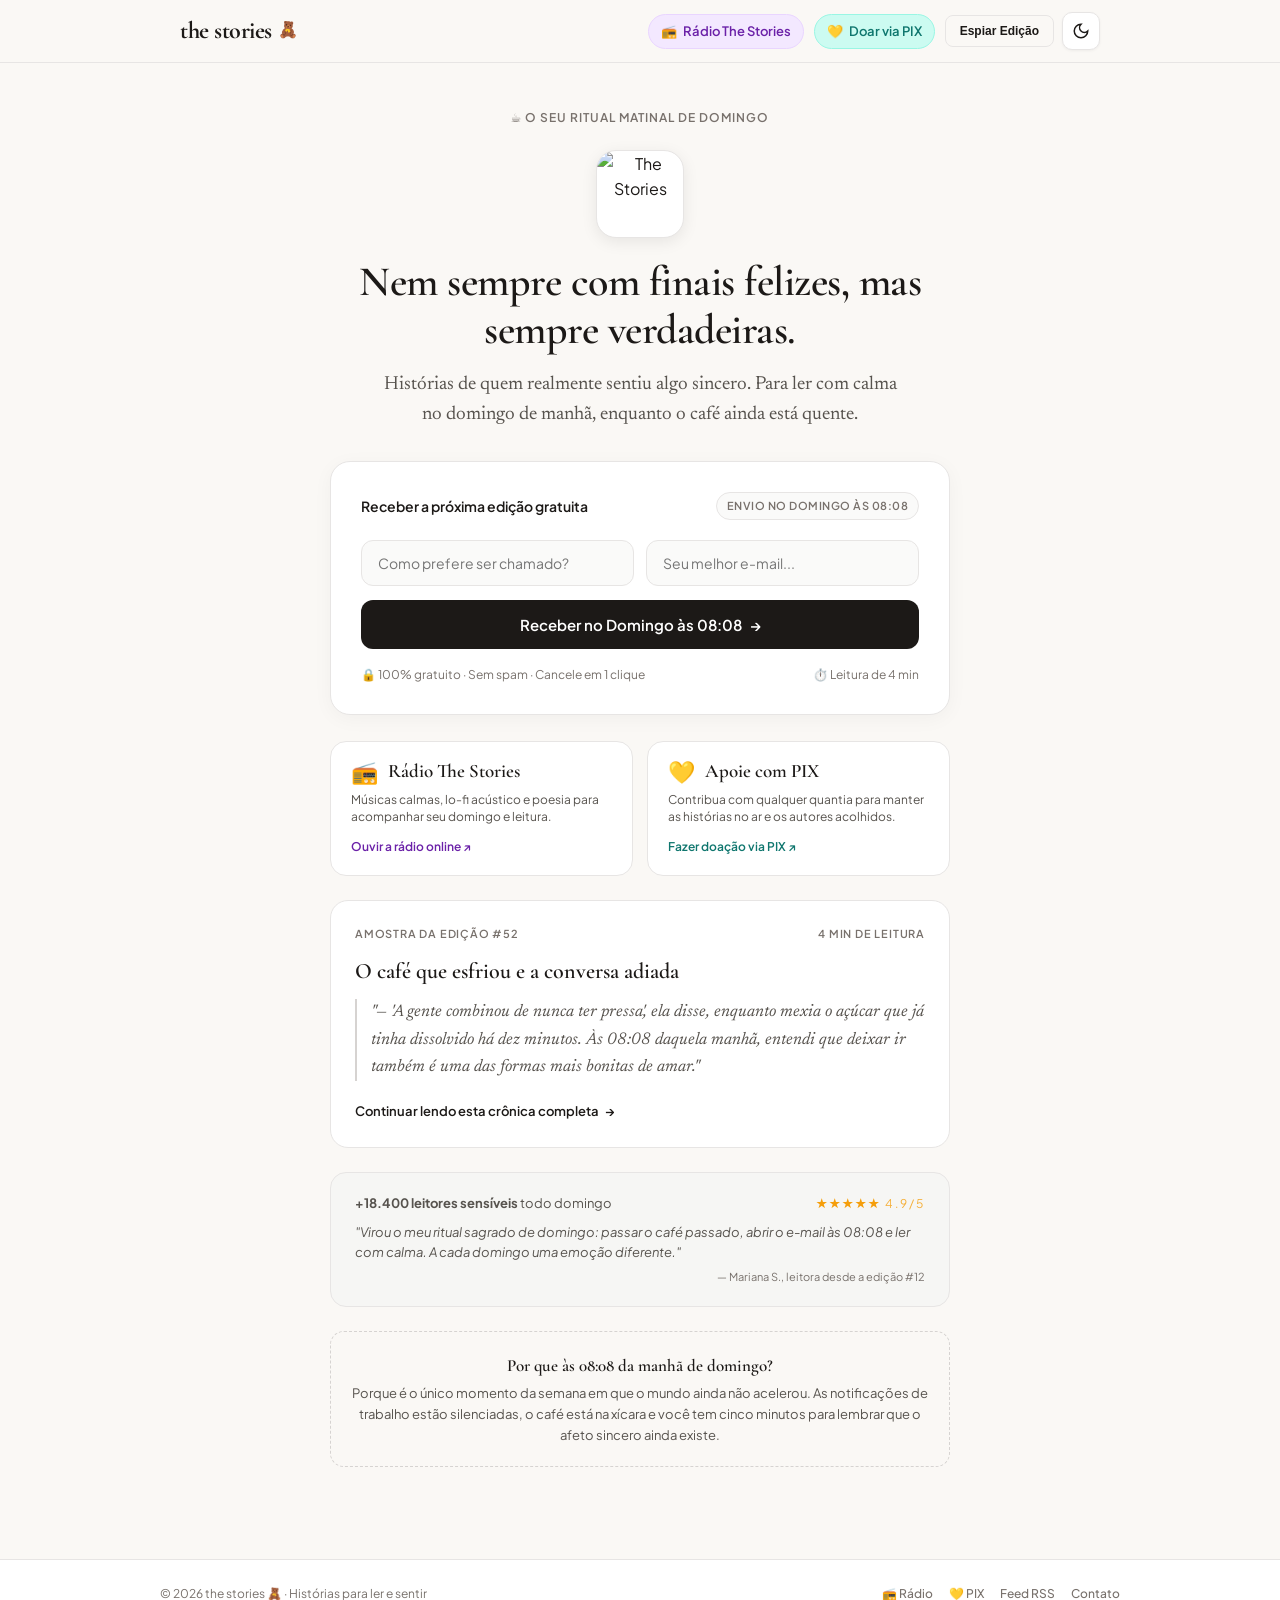
==== commit 737ac696: "feat: refactor header for mobile responsiveness Update header layout to prevent line wrapping for th" ====
--- a/public/index.html
+++ b/public/index.html
@@ -128,26 +128,36 @@
 </head>
 <body>
 
-  <!-- Topo com Logo, Links (Rádio e PIX) e Alternador Sol/Lua -->
+  <!-- Topo com Título The Stories em Uma Linha, Links Desktop, Alternador Sol/Lua e Botão Hambúrguer Mobile -->
   <header>
     <div class="header-container">
+      <!-- Marca The Stories: sempre em uma única linha (nowrap) -->
       <a href="/" class="brand-logo-text" title="The Stories — Página Inicial">
         <span>the stories</span>
         <span style="font-size: 16px;">🧸</span>
       </a>
 
+      <!-- Ações do Cabeçalho -->
       <div class="header-actions">
-        <!-- Botão Rádio The Stories -->
-        <a href="https://thestories.cc/radio" class="nav-action-link nav-radio" target="_blank" rel="noopener noreferrer" title="Ouvir a Rádio The Stories">
-          <span>📻</span>
-          <span>Rádio<span class="btn-label-long"> The Stories</span></span>
-        </a>
-
-        <!-- Botão Apoio / Doação PIX -->
-        <a href="https://thestories.cc/pix" class="nav-action-link nav-pix" target="_blank" rel="noopener noreferrer" title="Apoiar o projeto via PIX">
-          <span>💛</span>
-          <span>Doar<span class="btn-label-long"> via PIX</span></span>
-        </a>
+        <!-- Navegação Desktop (Oculta no mobile para não poluir nem quebrar o cabeçalho) -->
+        <nav class="desktop-nav" aria-label="Navegação Principal">
+          <!-- Botão Rádio The Stories -->
+          <a href="https://thestories.cc/radio" class="nav-action-link nav-radio" target="_blank" rel="noopener noreferrer" title="Ouvir a Rádio The Stories">
+            <span>📻</span>
+            <span>Rádio The Stories</span>
+          </a>
+
+          <!-- Botão Apoio / Doação PIX -->
+          <a href="https://thestories.cc/pix" class="nav-action-link nav-pix" target="_blank" rel="noopener noreferrer" title="Apoiar o projeto via PIX">
+            <span>💛</span>
+            <span>Doar via PIX</span>
+          </a>
+
+          <!-- Botão Espiar Edição -->
+          <button type="button" class="header-cta-btn" onclick="openStoryModal()">
+            <span>Espiar Edição</span>
+          </button>
+        </nav>
 
         <!-- Botão Alternador Sol / Lua (Claro / Escuro) -->
         <button
@@ -176,9 +186,51 @@
           </svg>
         </button>
 
-        <button type="button" class="header-cta-btn" onclick="openStoryModal()">
-          <span>Espiar Edição</span>
+        <!-- Botão Hambúrguer (Exibido exclusivamente no mobile) -->
+        <button
+          type="button"
+          class="hamburger-btn"
+          id="hamburgerBtn"
+          onclick="toggleMobileMenu()"
+          title="Abrir menu"
+          aria-label="Menu de navegação"
+          aria-expanded="false"
+        >
+          <!-- Ícone de 3 barras (quando fechado) -->
+          <svg class="icon-hamburger-bars" xmlns="http://www.w3.org/2000/svg" viewBox="0 0 24 24" fill="none" stroke="currentColor">
+            <line x1="3" y1="6" x2="21" y2="6"></line>
+            <line x1="3" y1="12" x2="21" y2="12"></line>
+            <line x1="3" y1="18" x2="21" y2="18"></line>
+          </svg>
+          <!-- Ícone de Fechar X (quando aberto) -->
+          <svg class="icon-hamburger-close" xmlns="http://www.w3.org/2000/svg" viewBox="0 0 24 24" fill="none" stroke="currentColor">
+            <line x1="18" y1="6" x2="6" y2="18"></line>
+            <line x1="6" y1="6" x2="18" y2="18"></line>
+          </svg>
         </button>
+      </div>
+    </div>
+
+    <!-- Gaveta do Menu Mobile Dropdown (Aparece ao clicar no Hambúrguer) -->
+    <div class="mobile-menu-drawer" id="mobileMenu">
+      <a href="https://thestories.cc/radio" class="mobile-menu-link mobile-menu-link-radio" target="_blank" rel="noopener noreferrer" onclick="closeMobileMenu()">
+        <span>📻 Ouvir Rádio The Stories</span>
+        <span>↗</span>
+      </a>
+
+      <a href="https://thestories.cc/pix" class="mobile-menu-link mobile-menu-link-pix" target="_blank" rel="noopener noreferrer" onclick="closeMobileMenu()">
+        <span>💛 Apoiar o Projeto via PIX</span>
+        <span>↗</span>
+      </a>
+
+      <a href="#amostra" class="mobile-menu-link" onclick="openStoryModal()">
+        <span>📖 Espiar Edição #52 Completa</span>
+        <span>→</span>
+      </a>
+
+      <div class="mobile-menu-info">
+        <span>☕ Envio todo domingo às 08:08</span>
+        <span>🔒 100% gratuito</span>
       </div>
     </div>
   </header>
@@ -259,7 +311,7 @@
     </div>
 
     <!-- Amostra de Domingo (Degustação de Conteúdo) -->
-    <div class="teaser-card">
+    <div class="teaser-card" id="amostra">
       <div class="teaser-top">
         <span>Amostra da Edição #52</span>
         <span>4 min de leitura</span>
--- a/public/style.css
+++ b/public/style.css
@@ -1,4 +1,9 @@
-/* Estilos da Squeeze Page The Stories */
+/* ==========================================================================
+   The Stories — Squeeze Page Oficial (Estilos Puros Vanilla CSS)
+   Suporta Modo Claro (Alabaster Editorial) e Modo Escuro (Veludo Noturno)
+   Com Menu Hambúrguer Responsivo e Título Sem Quebra
+   ========================================================================== */
+
 :root {
   --bg-color: #FAF8F5;
   --card-bg: #FFFFFF;
@@ -11,7 +16,7 @@
   --btn-bg: #1C1917;
   --btn-hover: #292524;
   --btn-text: #FFFFFF;
-  --header-bg: rgba(250, 248, 245, 0.94);
+  --header-bg: rgba(250, 248, 245, 0.96);
   --box-highlight: rgba(245, 245, 244, 0.7);
   --border-dashed: #D6D3D1;
   --quote-border: #D6D3D1;
@@ -39,7 +44,7 @@
   --btn-bg: #F5F5F4;
   --btn-hover: #FFFFFF;
   --btn-text: #121110;
-  --header-bg: rgba(18, 17, 16, 0.94);
+  --header-bg: rgba(18, 17, 16, 0.96);
   --box-highlight: rgba(30, 28, 26, 0.75);
   --border-dashed: #3E3B37;
   --quote-border: #44403C;
@@ -70,6 +75,7 @@
   display: flex;
   flex-direction: column;
   -webkit-font-smoothing: antialiased;
+  position: relative;
 }
 
 header {
@@ -89,7 +95,7 @@
   display: flex;
   align-items: center;
   justify-content: space-between;
-  gap: 16px;
+  gap: 12px;
 }
 
 .brand-logo-text {
@@ -99,16 +105,23 @@
   color: var(--text-main);
   text-decoration: none;
   letter-spacing: -0.5px;
-  display: flex;
+  display: inline-flex;
   align-items: center;
   gap: 6px;
+  white-space: nowrap;
+  flex-shrink: 0;
 }
 
 .header-actions {
   display: flex;
   align-items: center;
+  gap: 8px;
+}
+
+.desktop-nav {
+  display: flex;
+  align-items: center;
   gap: 10px;
-  flex-wrap: wrap;
 }
 
 .nav-action-link {
@@ -121,6 +134,7 @@
   align-items: center;
   gap: 6px;
   transition: all 0.2s ease;
+  white-space: nowrap;
 }
 
 .nav-radio {
@@ -157,6 +171,7 @@
   padding: 0;
   box-shadow: 0 1px 3px rgba(0, 0, 0, 0.05);
   transition: all 0.2s ease;
+  flex-shrink: 0;
 }
 
 .theme-toggle-btn:hover {
@@ -188,11 +203,118 @@
   align-items: center;
   gap: 6px;
   transition: all 0.15s ease;
+  white-space: nowrap;
 }
 
 .header-cta-btn:hover {
   background: var(--card-bg);
   border-color: var(--border-focus);
+}
+
+.hamburger-btn {
+  display: none;
+  background: var(--card-bg);
+  color: var(--text-main);
+  border: 1px solid var(--border-color);
+  width: 38px;
+  height: 38px;
+  border-radius: 10px;
+  align-items: center;
+  justify-content: center;
+  cursor: pointer;
+  padding: 0;
+  box-shadow: 0 1px 3px rgba(0, 0, 0, 0.05);
+  transition: all 0.2s ease;
+  flex-shrink: 0;
+}
+
+.hamburger-btn:hover {
+  border-color: var(--border-focus);
+}
+
+.hamburger-btn svg {
+  width: 20px;
+  height: 20px;
+  stroke-width: 2;
+}
+
+.icon-hamburger-bars { display: block; }
+.icon-hamburger-close { display: none; }
+
+.menu-open .icon-hamburger-bars { display: none; }
+.menu-open .icon-hamburger-close { display: block; }
+
+.mobile-menu-drawer {
+  display: none;
+  position: absolute;
+  top: 100%;
+  left: 0;
+  width: 100%;
+  background: var(--card-bg);
+  border-bottom: 1px solid var(--border-color);
+  box-shadow: 0 12px 30px rgba(0, 0, 0, 0.14);
+  padding: 16px 20px 20px 20px;
+  flex-direction: column;
+  gap: 10px;
+  z-index: 50;
+  animation: slideMenuDown 0.22s ease-out;
+}
+
+.mobile-menu-drawer.active {
+  display: flex;
+}
+
+@keyframes slideMenuDown {
+  from {
+    opacity: 0;
+    transform: translateY(-8px);
+  }
+  to {
+    opacity: 1;
+    transform: translateY(0);
+  }
+}
+
+.mobile-menu-link {
+  display: flex;
+  align-items: center;
+  justify-content: space-between;
+  padding: 12px 14px;
+  border-radius: 12px;
+  text-decoration: none;
+  color: var(--text-main);
+  font-size: 14px;
+  font-weight: 600;
+  background: var(--input-bg);
+  border: 1px solid var(--border-color);
+  transition: all 0.15s ease;
+}
+
+.mobile-menu-link:hover,
+.mobile-menu-link:active {
+  border-color: var(--border-focus);
+}
+
+.mobile-menu-link-radio {
+  background: var(--radio-badge-bg);
+  color: var(--radio-badge-text);
+  border-color: var(--radio-badge-border);
+}
+
+.mobile-menu-link-pix {
+  background: var(--pix-badge-bg);
+  color: var(--pix-badge-text);
+  border-color: var(--pix-badge-border);
+}
+
+.mobile-menu-info {
+  display: flex;
+  align-items: center;
+  justify-content: space-between;
+  font-size: 12px;
+  color: var(--text-subtle);
+  padding: 10px 4px 2px 4px;
+  border-top: 1px dashed var(--border-dashed);
 }
 
 main {
@@ -703,7 +825,21 @@
   font-family: inherit;
 }
 
-@media (max-width: 640px) {
+@media (max-width: 768px) {
+  .brand-logo-text {
+    font-size: 21px;
+    white-space: nowrap !important;
+    max-width: 65%;
+  }
+
+  .desktop-nav {
+    display: none !important;
+  }
+
+  .hamburger-btn {
+    display: flex !important;
+  }
+
   h1 { font-size: 32px; }
   .description { font-size: 17px; }
   .input-grid { grid-template-columns: 1fr; }
@@ -711,5 +847,13 @@
   .form-card { padding: 20px; }
   .footer-content { flex-direction: column; text-align: center; }
   .modal-card { padding: 22px; }
-  .nav-action-link span.btn-label-long { display: none; }
-}
+}
+
+@media (max-width: 400px) {
+  .brand-logo-text {
+    font-size: 19px;
+  }
+  .header-container {
+    padding: 10px 14px;
+  }
+}
